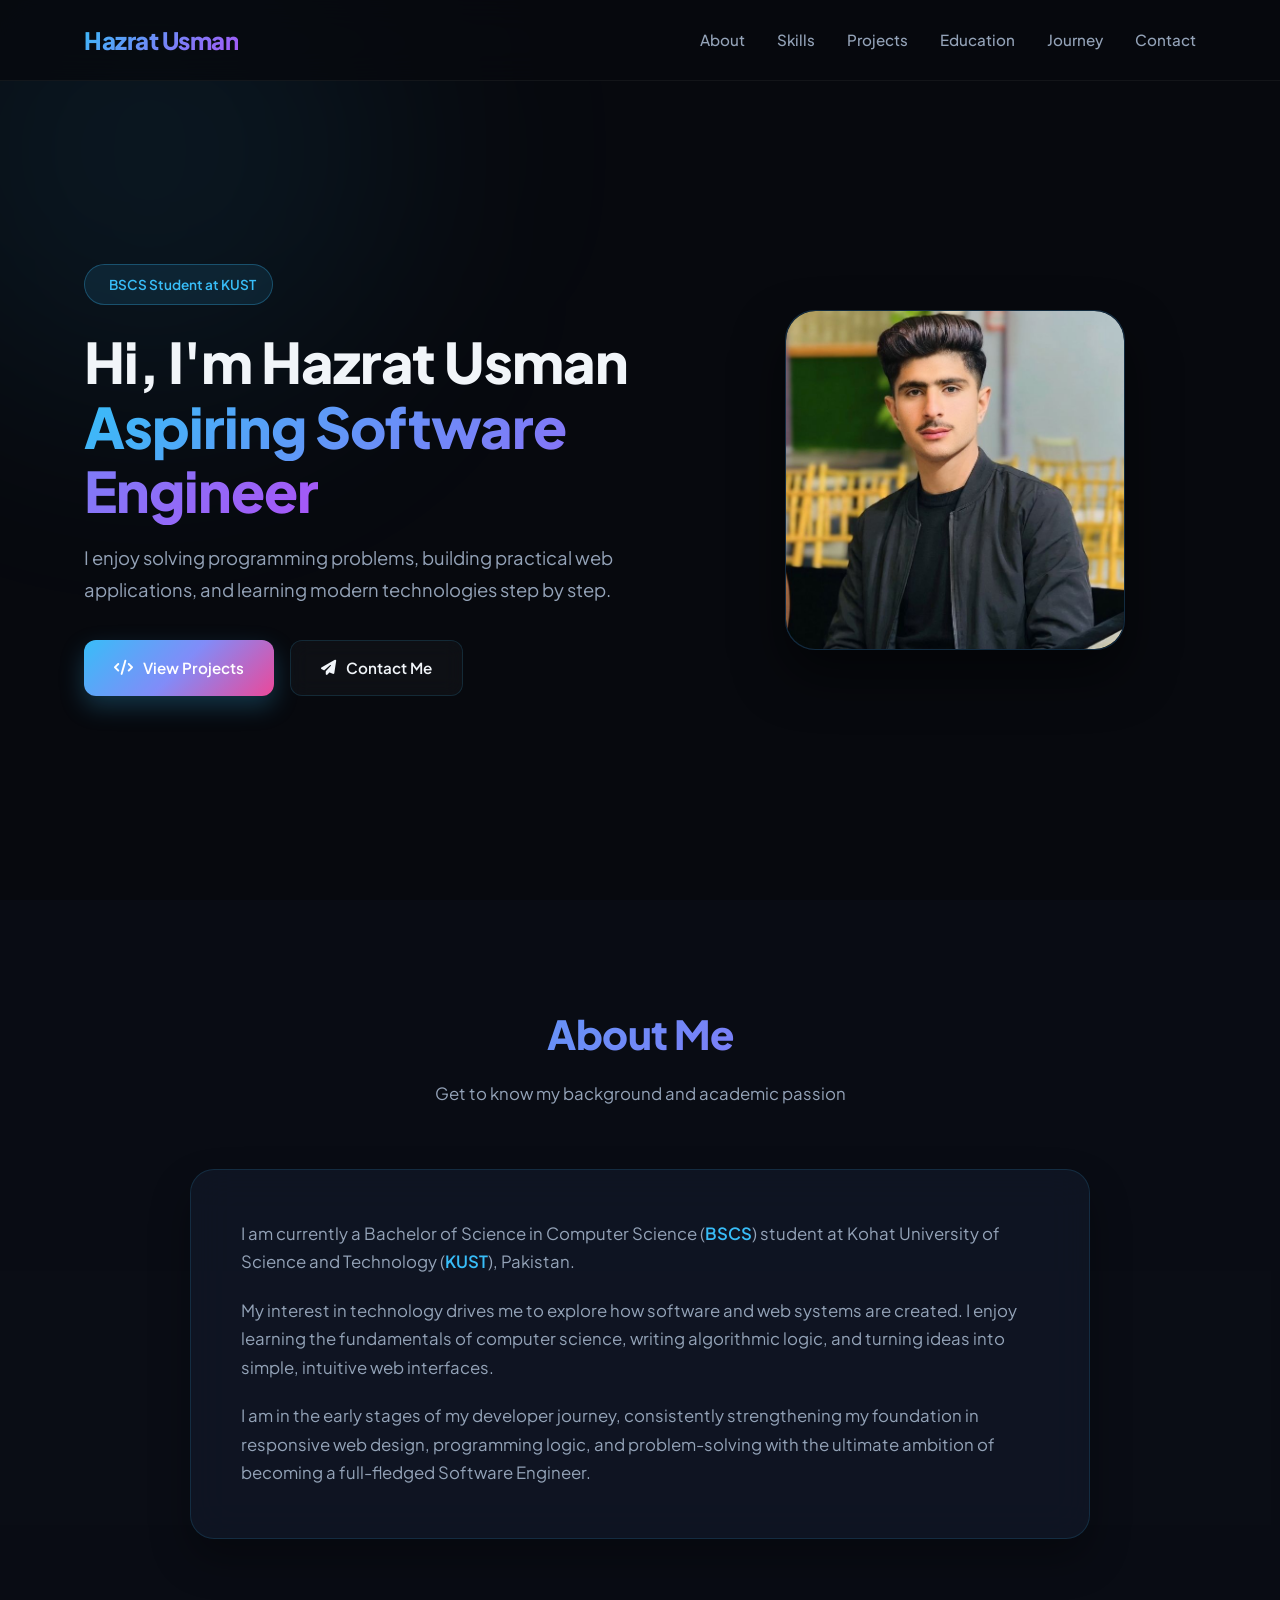
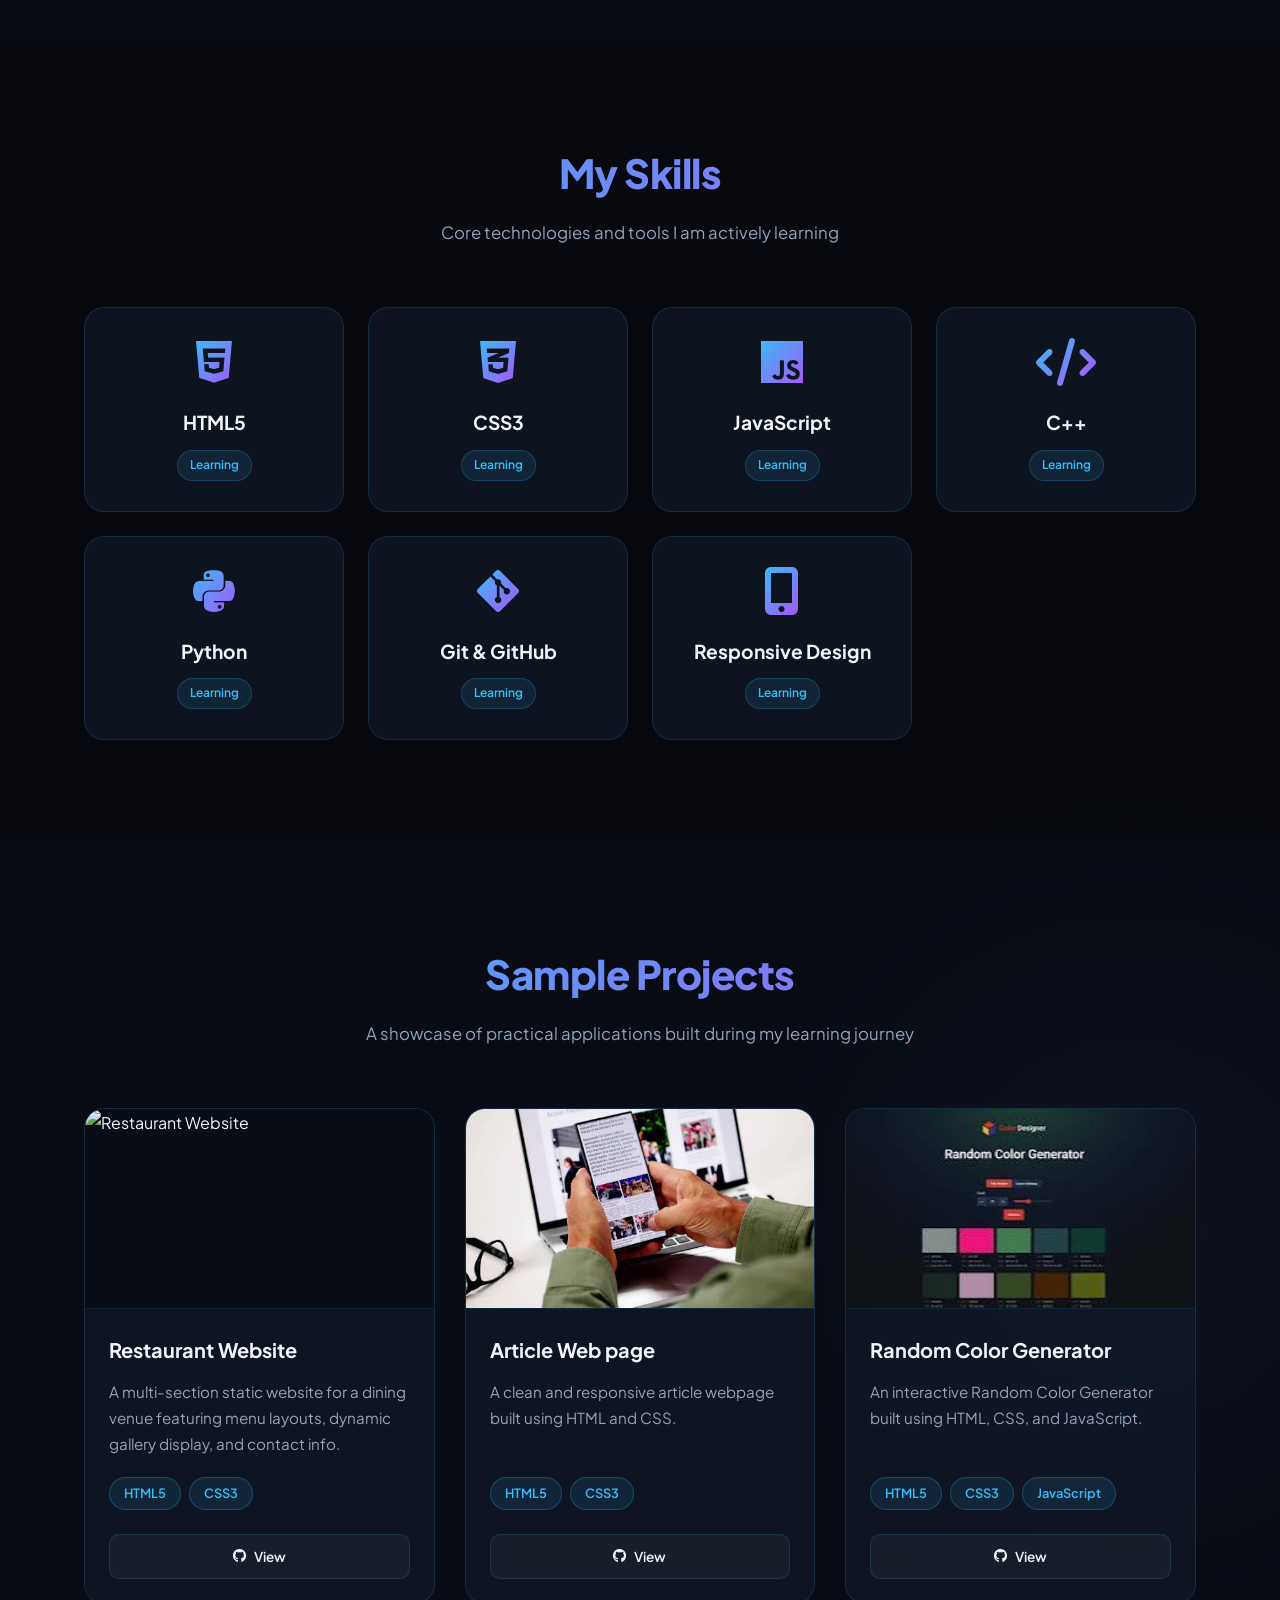
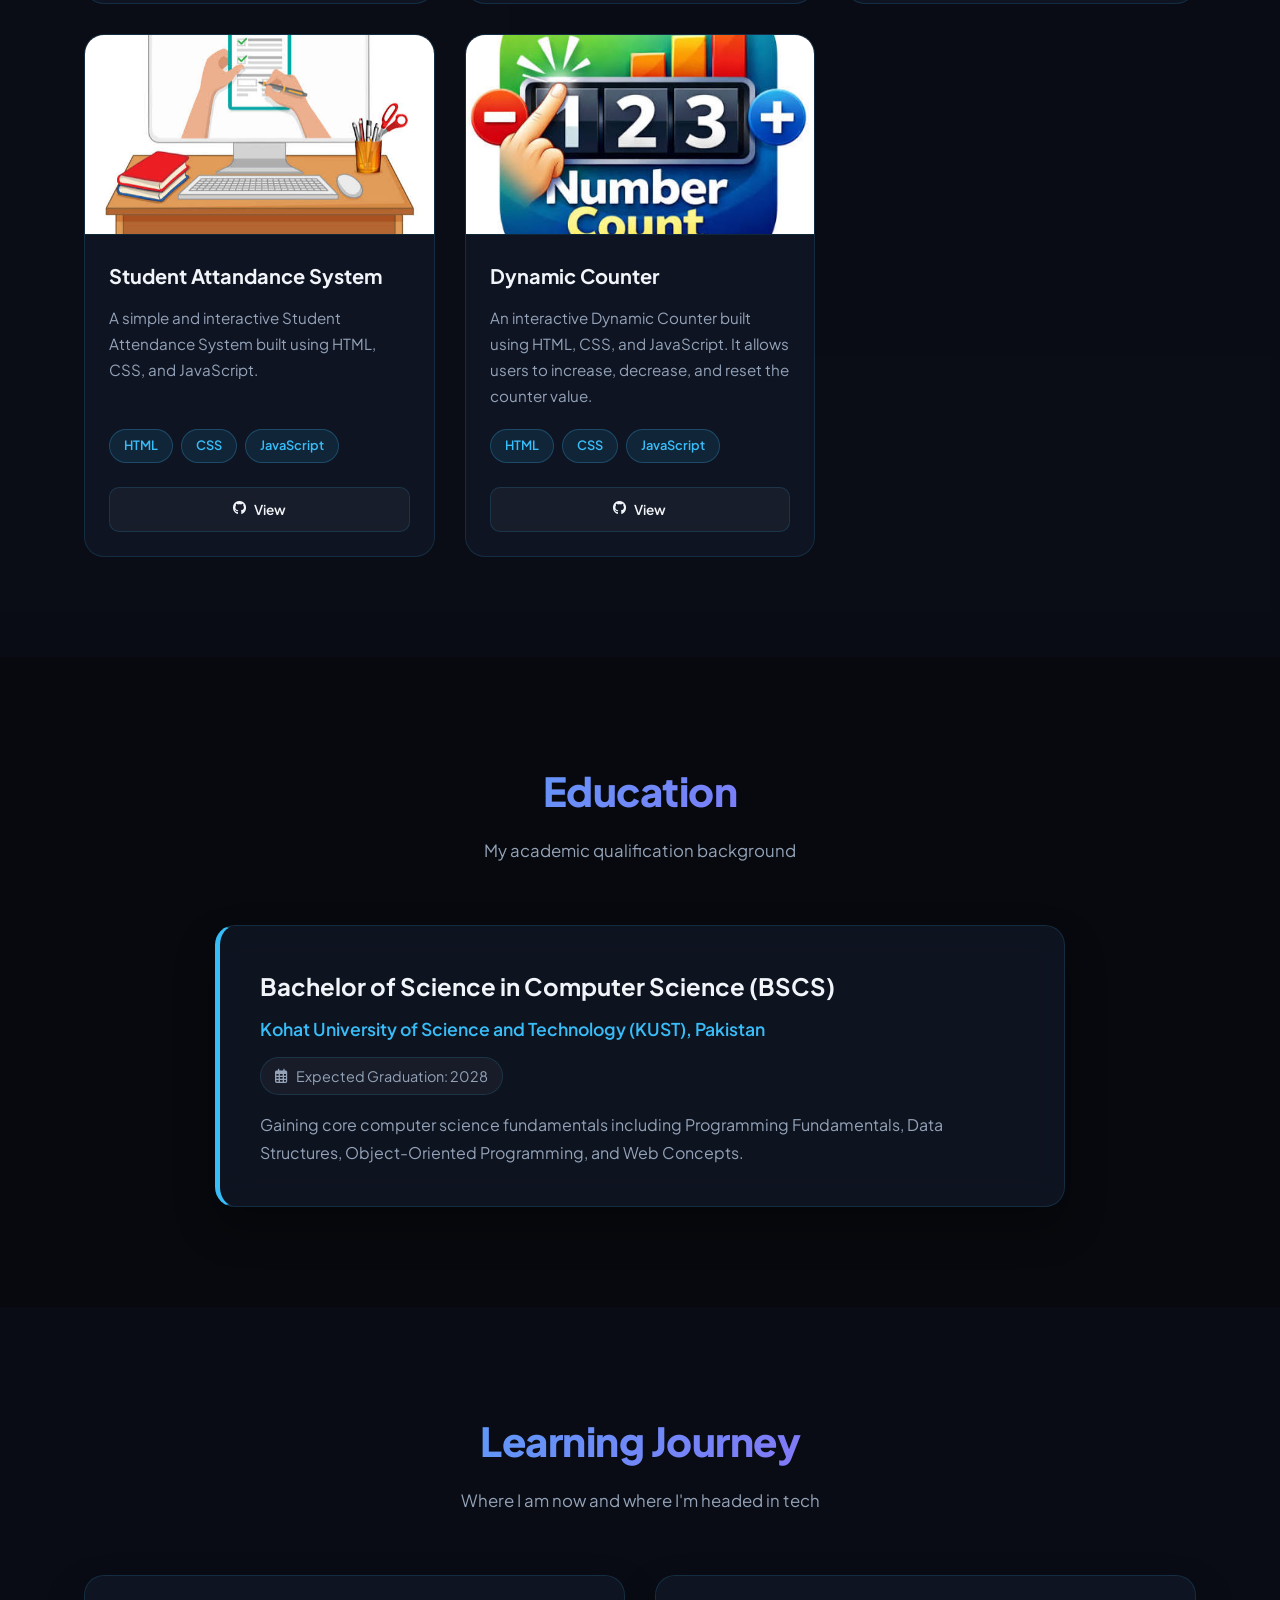
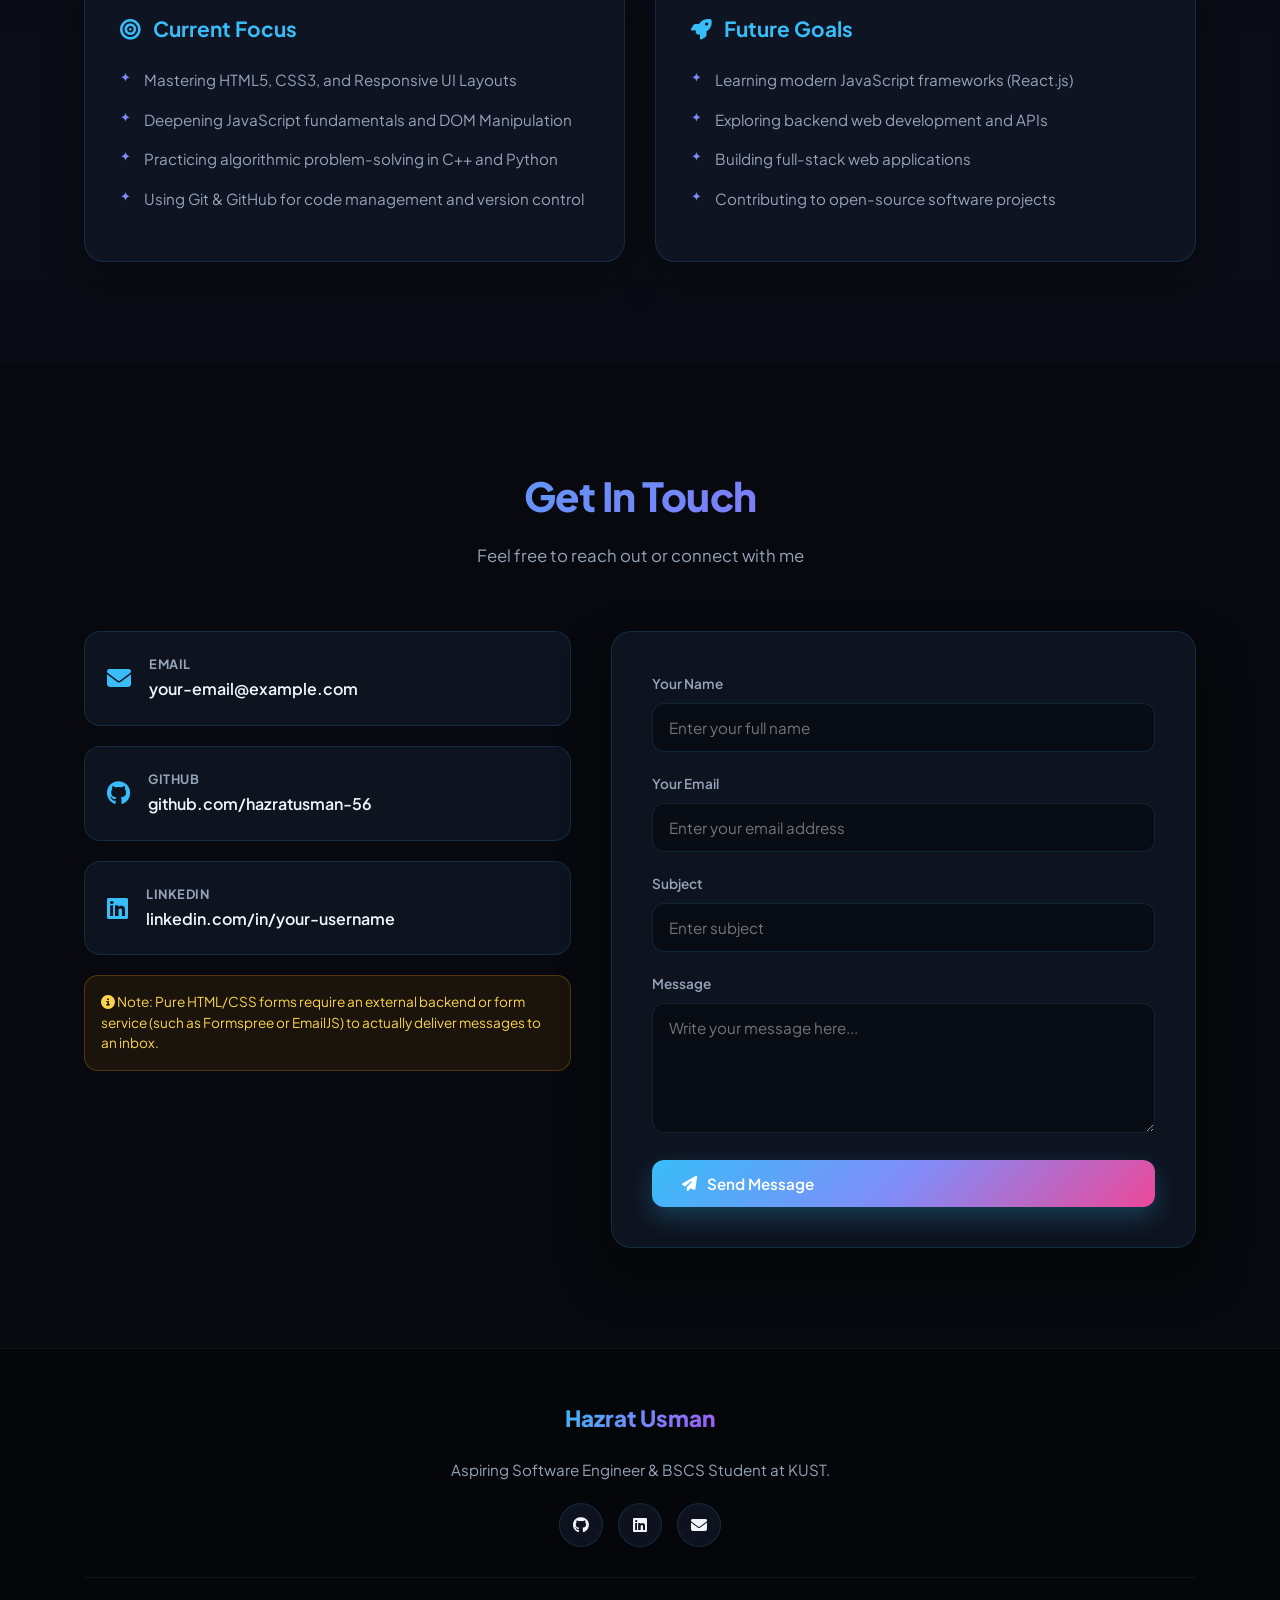
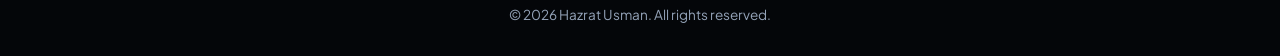
==== index.html @ d4b71fe2 "Add files via upload" ====
<!DOCTYPE html>
<html lang="en">

<head>
  <meta charset="UTF-8" />
  <meta name="viewport" content="width=device-width, initial-scale=1.0" />
  <title>Hazrat Usman | Aspiring Software Engineer & BSCS Student</title>
  <!-- Google Fonts -->
  <link rel="preconnect" href="https://fonts.googleapis.com">
  <link rel="preconnect" href="https://fonts.gstatic.com" crossorigin>
  <link href="https://fonts.googleapis.com/css2?family=Plus+Jakarta+Sans:wght@300;400;500;600;700;800&display=swap"
    rel="stylesheet">
  <!-- Font Awesome Icons -->
  <link rel="stylesheet" href="https://cdnjs.cloudflare.com/ajax/libs/font-awesome/6.4.0/css/all.min.css">
  <link rel="stylesheet" href="style.css">
</head>

<body>
  <!-- Header / Navbar -->
  <header id="header">
    <div class="container navbar">
      <a href="#hero" class="logo">Hazrat Usman</a>
      <div class="menu-toggle" id="mobile-menu-btn">
        <i class="fas fa-bars"></i>
      </div>
      <ul class="nav-links" id="nav-links">
        <li><a href="#about">About</a></li>
        <li><a href="#skills">Skills</a></li>
        <li><a href="#projects">Projects</a></li>
        <li><a href="#education">Education</a></li>
        <li><a href="#learning">Journey</a></li>
        <li><a href="#contact">Contact</a></li>
      </ul>
    </div>
  </header>

  <!-- 1. Hero Section -->
  <section id="hero">
    <div class="container hero-grid">
      <div class="hero-text">
        <div class="hero-badge">
          <i class="fas fa-sparkles"></i> BSCS Student at KUST
        </div>
        <h1>Hi, I'm Hazrat Usman <br><span>Aspiring Software Engineer</span></h1>
        <p>I enjoy solving programming problems, building practical web applications, and learning modern technologies
          step by step.</p>
        <div class="hero-buttons">
          <a href="#projects" class="btn btn-primary">
            <i class="fas fa-code"></i> View Projects
          </a>
          <a href="#contact" class="btn btn-outline">
            <i class="fas fa-paper-plane"></i> Contact Me
          </a>
        </div>
      </div>
      <div class="hero-visual">
        <div class="profile-img-wrapper">
          <img src="My-pic/image3.jpeg" alt="Hazrat Usman Profile Picture" class="profile-pic">
        </div>
      </div>
    </div>
  </section>

  <!-- 2. About Me Section -->
  <section id="about" class="section">
    <div class="container">
      <h2 class="section-title">About Me</h2>
      <p class="section-subtitle">Get to know my background and academic passion</p>

      <div class="about-wrapper">
        <p>I am currently a Bachelor of Science in Computer Science (<span class="highlight-text">BSCS</span>) student
          at Kohat University of Science and Technology (<span class="highlight-text">KUST</span>), Pakistan.</p>
        <p>My interest in technology drives me to explore how software and web systems are created. I enjoy learning the
          fundamentals of computer science, writing algorithmic logic, and turning ideas into simple, intuitive web
          interfaces.</p>
        <p>I am in the early stages of my developer journey, consistently strengthening my foundation in responsive web
          design, programming logic, and problem-solving with the ultimate ambition of becoming a full-fledged Software
          Engineer.</p>
      </div>
    </div>
  </section>

  <!-- 3. Skills Section -->
  <section id="skills" class="section">
    <div class="container">
      <h2 class="section-title">My Skills</h2>
      <p class="section-subtitle">Core technologies and tools I am actively learning</p>

      <div class="skills-grid">
        <div class="skill-card">
          <i class="fab fa-html5"></i>
          <h4>HTML5</h4>
          <span class="skill-badge">Learning</span>
        </div>
        <div class="skill-card">
          <i class="fab fa-css3-alt"></i>
          <h4>CSS3</h4>
          <span class="skill-badge">Learning</span>
        </div>
        <div class="skill-card">
          <i class="fab fa-js"></i>
          <h4>JavaScript</h4>
          <span class="skill-badge">Learning</span>
        </div>
        <div class="skill-card">
          <i class="fas fa-code"></i>
          <h4>C++</h4>
          <span class="skill-badge">Learning</span>
        </div>
        <div class="skill-card">
          <i class="fab fa-python"></i>
          <h4>Python</h4>
          <span class="skill-badge">Learning</span>
        </div>
        <div class="skill-card">
          <i class="fab fa-git-alt"></i>
          <h4>Git & GitHub</h4>
          <span class="skill-badge">Learning</span>
        </div>
        <div class="skill-card">
          <i class="fas fa-mobile-screen-button"></i>
          <h4>Responsive Design</h4>
          <span class="skill-badge">Learning</span>
        </div>
      </div>
    </div>
  </section>

  <!-- 4. Projects Section -->
  <section id="projects" class="section">
    <div class="container">
      <h2 class="section-title">Sample Projects</h2>
      <p class="section-subtitle">A showcase of practical applications built during my learning journey</p>

      <div class="projects-grid">

        <!-- Project 1 -->
        <div class="project-card">
          <div class="project-img-container">
            <img src="https://images.unsplash.com/photo-1517248135467-4c7edcad34c4?auto=format&fit=crop&w=600&q=80"
              alt="Restaurant Website">
          </div>
          <div class="project-content">
            <h3 class="project-title">Restaurant Website</h3>
            <p class="project-desc">A multi-section static website for a dining venue featuring menu layouts, dynamic
              gallery display, and contact info.</p>
            <div class="project-tags">
              <span class="tag">HTML5</span>
              <span class="tag">CSS3</span>
            </div>
            <a href="portfolio project/resturant system/index.html" target="_blank" class="btn-github">
              <i class="fab fa-github"></i> View
            </a>
          </div>
        </div>

        <!-- Project 2 -->
        <div class="project-card">
          <div class="project-img-container">
            <img src="My-pic/article.jpg" alt="Responsive Landing Page">
          </div>
          <div class="project-content">
            <h3 class="project-title">Article Web page</h3>
            <p class="project-desc">A clean and responsive article webpage built using HTML and CSS.</p>
            <div class="project-tags">
              <span class="tag">HTML5</span>
              <span class="tag">CSS3</span>
            </div>
            <a href="portfolio project/Article web pge/index.html" target="_blank" class="btn-github">
              <i class="fab fa-github"></i> View
            </a>
          </div>
        </div>

        <!-- Project 3 -->
        <div class="project-card">
          <div class="project-img-container">
            <img src="My-pic/color.jpg" alt="JavaScript Age Calculator">
          </div>
          <div class="project-content">
            <h3 class="project-title">Random Color Generator</h3>
            <p class="project-desc"> An interactive Random Color Generator built using HTML, CSS,
              and JavaScript.</p>
            <div class="project-tags">
              <span class="tag">HTML5</span>
              <span class="tag">CSS3</span>
              <span class="tag">JavaScript</span>
            </div>
            <a href="portfolio project/color generator/index.html" target="_blank" class="btn-github">
              <i class="fab fa-github"></i> View
            </a>
          </div>
        </div>

        <!-- Project 4 -->
        <div class="project-card">
          <div class="project-img-container">
            <img src="My-pic/attandance.jpg" alt="Student Management System">
          </div>
          <div class="project-content">
            <h3 class="project-title">Student Attandance System</h3>
            <p class="project-desc">A simple and interactive Student Attendance System built using
              HTML, CSS, and JavaScript.</p>
            <div class="project-tags">
              <span class="tag">HTML</span>
              <span class="tag">CSS</span>
              <span class="tag">JavaScript</span>
            </div>
            <a href="portfolio project/simple attendance system/index.html" target="_blank" class="btn-github">
              <i class="fab fa-github"></i> View
            </a>
          </div>
        </div>
        <div class="project-card">
          <div class="project-img-container">
            <img src="My-pic/counter.jpg" alt="Student Management System">
          </div>
          <div class="project-content">
            <h3 class="project-title">Dynamic Counter</h3>
            <p class="project-desc">An interactive Dynamic Counter built using HTML, CSS, and JavaScript.
              It allows users to increase, decrease, and reset the counter value.</p>
            <div class="project-tags">
              <span class="tag">HTML</span>
              <span class="tag">CSS</span>
              <span class="tag">JavaScript</span>
            </div>
            <a href="portfolio project/dynamic counter/index.html" target="_blank" class="btn-github">
              <i class="fab fa-github"></i> View
            </a>
          </div>
        </div>


      </div>
    </div>
  </section>

  <!-- 5. Education Section -->
  <section id="education" class="section">
    <div class="container">
      <h2 class="section-title">Education</h2>
      <p class="section-subtitle">My academic qualification background</p>

      <div class="edu-card">
        <h3>Bachelor of Science in Computer Science (BSCS)</h3>
        <h4>Kohat University of Science and Technology (KUST), Pakistan</h4>
        <span class="edu-year"><i class="far fa-calendar-alt"></i> Expected Graduation: 2028</span>
        <p>Gaining core computer science fundamentals including Programming Fundamentals, Data Structures,
          Object-Oriented Programming, and Web Concepts.</p>
      </div>
    </div>
  </section>

  <!-- 6. Learning Journey Section -->
  <section id="learning" class="section">
    <div class="container">
      <h2 class="section-title">Learning Journey</h2>
      <p class="section-subtitle">Where I am now and where I'm headed in tech</p>

      <div class="journey-grid">
        <div class="journey-card">
          <h3><i class="fas fa-bullseye"></i> Current Focus</h3>
          <ul>
            <li>Mastering HTML5, CSS3, and Responsive UI Layouts</li>
            <li>Deepening JavaScript fundamentals and DOM Manipulation</li>
            <li>Practicing algorithmic problem-solving in C++ and Python</li>
            <li>Using Git & GitHub for code management and version control</li>
          </ul>
        </div>

        <div class="journey-card">
          <h3><i class="fas fa-rocket"></i> Future Goals</h3>
          <ul>
            <li>Learning modern JavaScript frameworks (React.js)</li>
            <li>Exploring backend web development and APIs</li>
            <li>Building full-stack web applications</li>
            <li>Contributing to open-source software projects</li>
          </ul>
        </div>
      </div>
    </div>
  </section>

  <!-- 7. Contact Section -->
  <section id="contact" class="section">
    <div class="container">
      <h2 class="section-title">Get In Touch</h2>
      <p class="section-subtitle">Feel free to reach out or connect with me</p>

      <div class="contact-container">

        <div class="contact-info">
          <div class="contact-item">
            <i class="fas fa-envelope"></i>
            <div>
              <h5>Email</h5>
              <p>your-email@example.com</p>
            </div>
          </div>

          <div class="contact-item">
            <i class="fab fa-github"></i>
            <div>
              <h5>GitHub</h5>
              <p><a href="https://github.com/hazratusman-10" target="_blank">github.com/hazratusman-56</a></p>
            </div>
          </div>

          <div class="contact-item">
            <i class="fab fa-linkedin"></i>
            <div>
              <h5>LinkedIn</h5>
              <p><a href="https://www.linkedin.com/in/hazrat-usman-7a0468403/" target="_blank">linkedin.com/in/your-username</a></p>
            </div>
          </div>

          <div class="contact-notice">
            <i class="fas fa-info-circle"></i> Note: Pure HTML/CSS forms require an external backend or form service
            (such as Formspree or EmailJS) to actually deliver messages to an inbox.
          </div>
        </div>

        <form class="contact-form" id="contactForm">
          <div class="form-group">
            <label for="name">Your Name</label>
            <input type="text" id="name" placeholder="Enter your full name" required>
          </div>
          <div class="form-group">
            <label for="email">Your Email</label>
            <input type="email" id="email" placeholder="Enter your email address" required>
          </div>
          <div class="form-group">
            <label for="subject">Subject</label>
            <input type="text" id="subject" placeholder="Enter subject" required>
          </div>
          <div class="form-group">
            <label for="message">Message</label>
            <textarea id="message" placeholder="Write your message here..." required></textarea>
          </div>
          <button type="submit" class="btn btn-primary" style="width: 100%;">
            <i class="fas fa-paper-plane"></i> Send Message
          </button>
        </form>

      </div>
    </div>
  </section>

  <!-- Toast Notification Popup -->
  <div id="toast">
    <i class="fas fa-check-circle"></i>
    <span>Message sent successfully! (Backend connection required for real delivery)</span>
  </div>

  <!-- Back to Top Button -->
  <div id="backToTop" title="Back to Top">
    <i class="fas fa-arrow-up"></i>
  </div>

  <!-- 8. Footer -->
  <footer>
    <div class="container">
      <div class="footer-content">
        <div class="footer-logo">Hazrat Usman</div>
        <p class="footer-tagline">Aspiring Software Engineer & BSCS Student at KUST.</p>
        <div class="footer-socials">
          <a href="https://github.com/hazratusman-10" target="_blank" title="GitHub"><i class="fab fa-github"></i></a>
          <a href="https://www.linkedin.com/in/hazrat-usman-7a0468403/" target="_blank" title="LinkedIn"><i
              class="fab fa-linkedin"></i></a>
          <a href="mailto:hazratusman.dev@gmail.com" title="Email"><i class="fas fa-envelope"></i></a>
        </div>
      </div>
      <div class="copyright">
        &copy; 2026 Hazrat Usman. All rights reserved.
      </div>
    </div>
  </footer>
</body>

</html>
---- style.css ----
:root {
      --bg-primary: #07090e;
      --bg-secondary: #0e131f;
      --card-bg: rgba(18, 25, 41, 0.7);
      --card-border: rgba(56, 189, 248, 0.15);
      --card-border-hover: rgba(56, 189, 248, 0.5);
      
      --accent-cyan: #38bdf8;
      --accent-purple: #818cf8;
      --accent-pink: #ec4899;
      
      --text-main: #f1f5f9;
      --text-muted: #94a3b8;
      
      --gradient-main: linear-gradient(135deg, #38bdf8 0%, #818cf8 50%, #ec4899 100%);
      --gradient-text: linear-gradient(135deg, #38bdf8 0%, #a855f7 100%);
      
      --transition: all 0.35s cubic-bezier(0.4, 0, 0.2, 1);
      --container-width: 1160px;
    }

    * {
      margin: 0;
      padding: 0;
      box-sizing: border-box;
      font-family: 'Plus Jakarta Sans', sans-serif;
    }

    html {
      scroll-behavior: smooth;
    }

    body {
      background-color: var(--bg-primary);
      color: var(--text-main);
      line-height: 1.7;
      overflow-x: hidden;
      position: relative;
    }

    /* Ambient background glowing blobs */
    body::before {
      content: '';
      position: absolute;
      top: -100px;
      left: -100px;
      width: 500px;
      height: 500px;
      background: rgba(56, 189, 248, 0.08);
      filter: blur(120px);
      border-radius: 50%;
      z-index: -1;
    }

    body::after {
      content: '';
      position: absolute;
      top: 40%;
      right: -100px;
      width: 500px;
      height: 500px;
      background: rgba(129, 140, 248, 0.08);
      filter: blur(120px);
      border-radius: 50%;
      z-index: -1;
    }

    a {
      text-decoration: none;
      color: inherit;
    }

    ul {
      list-style: none;
    }

    /* ==========================================================================
       Reusable Utilities
       ========================================================================== */
    .container {
      max-width: var(--container-width);
      margin: 0 auto;
      padding: 0 24px;
    }

    .section {
      padding: 100px 0;
    }

    .section-title {
      font-size: 2.5rem;
      font-weight: 800;
      text-align: center;
      margin-bottom: 12px;
      background: var(--gradient-text);
      -webkit-background-clip: text;
      -webkit-text-fill-color: transparent;
      letter-spacing: -0.5px;
    }

    .section-subtitle {
      text-align: center;
      color: var(--text-muted);
      margin-bottom: 60px;
      font-size: 1.05rem;
    }

    .btn {
      display: inline-flex;
      align-items: center;
      gap: 10px;
      padding: 14px 30px;
      border-radius: 12px;
      font-weight: 600;
      cursor: pointer;
      transition: var(--transition);
      border: none;
      font-size: 0.95rem;
    }

    .btn-primary {
      background: var(--gradient-main);
      color: #fff;
      box-shadow: 0 10px 25px rgba(56, 189, 248, 0.25);
    }

    .btn-primary:hover {
      transform: translateY(-3px);
      box-shadow: 0 15px 30px rgba(56, 189, 248, 0.4);
    }

    .btn-outline {
      background: rgba(255, 255, 255, 0.03);
      border: 1px solid var(--card-border);
      color: var(--text-main);
      backdrop-filter: blur(10px);
    }

    .btn-outline:hover {
      background: rgba(56, 189, 248, 0.1);
      border-color: var(--accent-cyan);
      transform: translateY(-3px);
    }

    .tag {
      display: inline-block;
      padding: 5px 14px;
      background: rgba(56, 189, 248, 0.1);
      color: var(--accent-cyan);
      border-radius: 30px;
      font-size: 0.8rem;
      font-weight: 600;
      border: 1px solid rgba(56, 189, 248, 0.25);
    }

    /* ==========================================================================
       Header / Navbar
       ========================================================================== */
    header {
      position: fixed;
      top: 0;
      left: 0;
      width: 100%;
      background: rgba(7, 9, 14, 0.8);
      backdrop-filter: blur(16px);
      z-index: 1000;
      border-bottom: 1px solid rgba(255, 255, 255, 0.05);
      transition: var(--transition);
    }

    .navbar {
      display: flex;
      justify-content: space-between;
      align-items: center;
      height: 80px;
    }

    .logo {
      font-size: 1.5rem;
      font-weight: 800;
      letter-spacing: -0.5px;
      background: var(--gradient-text);
      -webkit-background-clip: text;
      -webkit-text-fill-color: transparent;
    }

    .nav-links {
      display: flex;
      gap: 32px;
      align-items: center;
    }

    .nav-links a {
      color: var(--text-muted);
      font-weight: 500;
      font-size: 0.95rem;
      transition: var(--transition);
    }

    .nav-links a:hover,
    .nav-links a.active {
      color: var(--accent-cyan);
    }

    .menu-toggle {
      display: none;
      font-size: 1.6rem;
      color: var(--text-main);
      cursor: pointer;
    }

    /* ==========================================================================
       1. Hero Section
       ========================================================================== */
    #hero {
      padding-top: 180px;
      padding-bottom: 120px;
      min-height: 100vh;
      display: flex;
      align-items: center;
    }

    .hero-grid {
      display: grid;
      grid-template-columns: 1.2fr 1fr;
      gap: 50px;
      align-items: center;
    }

    .hero-badge {
      display: inline-flex;
      align-items: center;
      gap: 8px;
      padding: 8px 16px;
      background: rgba(56, 189, 248, 0.1);
      border: 1px solid rgba(56, 189, 248, 0.3);
      border-radius: 30px;
      color: var(--accent-cyan);
      font-size: 0.85rem;
      font-weight: 600;
      margin-bottom: 24px;
    }

    .hero-text h1 {
      font-size: 3.5rem;
      line-height: 1.15;
      font-weight: 800;
      margin-bottom: 20px;
      letter-spacing: -1px;
    }

    .hero-text h1 span {
      background: var(--gradient-text);
      -webkit-background-clip: text;
      -webkit-text-fill-color: transparent;
    }

    .hero-text p {
      color: var(--text-muted);
      font-size: 1.15rem;
      margin-bottom: 35px;
      max-width: 560px;
    }

    .hero-buttons {
      display: flex;
      gap: 16px;
    }

    .hero-visual {
      display: flex;
      justify-content: center;
      position: relative;
    }

    .profile-img-wrapper {
      position: relative;
      width: 340px;
      height: 340px;
      border-radius: 30px;
      background: var(--card-bg);
      border: 1px solid var(--card-border);
      backdrop-filter: blur(20px);
      display: flex;
      align-items: center;
      justify-content: center;
      box-shadow: 0 25px 50px rgba(0, 0, 0, 0.5), inset 0 0 20px rgba(56, 189, 248, 0.1);
      animation: floatAnimation 6s ease-in-out infinite;
      overflow: hidden;
    }

    @keyframes floatAnimation {
      0%, 100% { transform: translateY(0); }
      50% { transform: translateY(-12px); }
    }

    .profile-pic {
      width: 100%;
      height: 100%;
      object-fit: cover;
      border-radius: 30px;
    }

    /* ==========================================================================
       2. About Me Section
       ========================================================================== */
    #about {
      background: rgba(14, 19, 31, 0.4);
      position: relative;
    }

    .about-wrapper {
      background: var(--card-bg);
      border: 1px solid var(--card-border);
      border-radius: 24px;
      padding: 50px;
      backdrop-filter: blur(20px);
      max-width: 900px;
      margin: 0 auto;
      box-shadow: 0 20px 40px rgba(0, 0, 0, 0.3);
    }

    .about-wrapper p {
      color: var(--text-muted);
      font-size: 1.05rem;
      margin-bottom: 20px;
    }

    .about-wrapper p:last-child {
      margin-bottom: 0;
    }

    .highlight-text {
      color: var(--accent-cyan);
      font-weight: 600;
    }

    /* ==========================================================================
       3. Skills Section
       ========================================================================== */
    .skills-grid {
      display: grid;
      grid-template-columns: repeat(auto-fit, minmax(240px, 1fr));
      gap: 24px;
    }

    .skill-card {
      background: var(--card-bg);
      border: 1px solid var(--card-border);
      border-radius: 20px;
      padding: 30px;
      text-align: center;
      transition: var(--transition);
      backdrop-filter: blur(16px);
      position: relative;
      overflow: hidden;
    }

    .skill-card::before {
      content: '';
      position: absolute;
      top: 0;
      left: 0;
      width: 100%;
      height: 3px;
      background: var(--gradient-main);
      opacity: 0;
      transition: var(--transition);
    }

    .skill-card:hover {
      transform: translateY(-8px);
      border-color: var(--card-border-hover);
      box-shadow: 0 20px 30px rgba(56, 189, 248, 0.1);
    }

    .skill-card:hover::before {
      opacity: 1;
    }

    .skill-card i {
      font-size: 3rem;
      background: var(--gradient-text);
      -webkit-background-clip: text;
      -webkit-text-fill-color: transparent;
      margin-bottom: 20px;
    }

    .skill-card h4 {
      font-size: 1.2rem;
      font-weight: 700;
      margin-bottom: 10px;
    }

    .skill-badge {
      display: inline-block;
      font-size: 0.75rem;
      color: var(--accent-cyan);
      background: rgba(56, 189, 248, 0.1);
      padding: 4px 12px;
      border-radius: 20px;
      font-weight: 600;
      border: 1px solid rgba(56, 189, 248, 0.2);
    }

    /* ==========================================================================
       4. Projects Section
       ========================================================================== */
    #projects {
      background: rgba(14, 19, 31, 0.4);
    }

    .projects-grid {
      display: grid;
      grid-template-columns: repeat(auto-fit, minmax(340px, 1fr));
      gap: 30px;
    }

    .project-card {
      background: var(--card-bg);
      border: 1px solid var(--card-border);
      border-radius: 20px;
      overflow: hidden;
      display: flex;
      flex-direction: column;
      transition: var(--transition);
      backdrop-filter: blur(16px);
    }

    .project-card:hover {
      transform: translateY(-8px);
      border-color: var(--card-border-hover);
      box-shadow: 0 25px 40px rgba(0, 0, 0, 0.4);
    }

    .project-img-container {
      width: 100%;
      height: 200px;
      background: #090d16;
      position: relative;
      overflow: hidden;
      border-bottom: 1px solid var(--card-border);
    }

    .project-img-container img {
      width: 100%;
      height: 100%;
      object-fit: cover;
      transition: var(--transition);
    }

    .project-card:hover .project-img-container img {
      transform: scale(1.05);
    }

    .project-content {
      padding: 24px;
      display: flex;
      flex-direction: column;
      flex-grow: 1;
    }

    .project-title {
      font-size: 1.25rem;
      font-weight: 700;
      margin-bottom: 12px;
    }

    .project-desc {
      color: var(--text-muted);
      font-size: 0.95rem;
      margin-bottom: 20px;
      flex-grow: 1;
    }

    .project-tags {
      display: flex;
      flex-wrap: wrap;
      gap: 8px;
      margin-bottom: 24px;
    }

    .btn-github {
      display: inline-flex;
      align-items: center;
      justify-content: center;
      gap: 8px;
      background: rgba(255, 255, 255, 0.04);
      color: var(--text-main);
      border: 1px solid var(--card-border);
      padding: 10px 18px;
      border-radius: 10px;
      font-size: 0.85rem;
      font-weight: 600;
      transition: var(--transition);
    }

    .btn-github:hover {
      background: var(--accent-cyan);
      border-color: var(--accent-cyan);
      color: #07090e;
    }

    /* ==========================================================================
       5. Education Section
       ========================================================================== */
    .edu-card {
      background: var(--card-bg);
      border: 1px solid var(--card-border);
      border-left: 5px solid var(--accent-cyan);
      border-radius: 20px;
      padding: 40px;
      max-width: 850px;
      margin: 0 auto;
      backdrop-filter: blur(16px);
      box-shadow: 0 20px 40px rgba(0, 0, 0, 0.3);
    }

    .edu-card h3 {
      font-size: 1.5rem;
      font-weight: 700;
      margin-bottom: 8px;
    }

    .edu-card h4 {
      color: var(--accent-cyan);
      font-weight: 600;
      font-size: 1.1rem;
      margin-bottom: 12px;
    }

    .edu-year {
      display: inline-flex;
      align-items: center;
      gap: 8px;
      font-size: 0.9rem;
      color: var(--text-muted);
      background: rgba(255, 255, 255, 0.04);
      padding: 6px 14px;
      border-radius: 20px;
      margin-bottom: 16px;
      border: 1px solid var(--card-border);
    }

    .edu-card p {
      color: var(--text-muted);
      font-size: 1rem;
    }

    /* ==========================================================================
       6. Learning Journey Section
       ========================================================================== */
    #learning {
      background: rgba(14, 19, 31, 0.4);
    }

    .journey-grid {
      display: grid;
      grid-template-columns: repeat(auto-fit, minmax(320px, 1fr));
      gap: 30px;
    }

    .journey-card {
      background: var(--card-bg);
      border: 1px solid var(--card-border);
      border-radius: 20px;
      padding: 35px;
      backdrop-filter: blur(16px);
      box-shadow: 0 20px 40px rgba(0, 0, 0, 0.3);
    }

    .journey-card h3 {
      font-size: 1.3rem;
      font-weight: 700;
      margin-bottom: 20px;
      display: flex;
      align-items: center;
      gap: 12px;
      color: var(--accent-cyan);
    }

    .journey-card ul li {
      color: var(--text-muted);
      margin-bottom: 14px;
      position: relative;
      padding-left: 24px;
      font-size: 0.95rem;
    }

    .journey-card ul li::before {
      content: "✦";
      position: absolute;
      left: 0;
      color: var(--accent-purple);
      font-size: 0.8rem;
    }

    /* ==========================================================================
       7. Contact Section
       ========================================================================== */
    .contact-container {
      display: grid;
      grid-template-columns: 1fr 1.2fr;
      gap: 40px;
    }

    .contact-info {
      display: flex;
      flex-direction: column;
      gap: 20px;
    }

    .contact-item {
      display: flex;
      align-items: center;
      gap: 18px;
      background: var(--card-bg);
      padding: 22px;
      border-radius: 16px;
      border: 1px solid var(--card-border);
      backdrop-filter: blur(16px);
    }

    .contact-item i {
      font-size: 1.5rem;
      color: var(--accent-cyan);
    }

    .contact-item div h5 {
      font-size: 0.8rem;
      color: var(--text-muted);
      text-transform: uppercase;
      letter-spacing: 0.5px;
    }

    .contact-item div p,
    .contact-item div a {
      font-size: 1rem;
      font-weight: 600;
      color: var(--text-main);
    }

    .contact-notice {
      background: rgba(245, 158, 11, 0.08);
      border: 1px solid rgba(245, 158, 11, 0.25);
      color: #fcd34d;
      padding: 16px;
      border-radius: 14px;
      font-size: 0.85rem;
      line-height: 1.5;
    }

    .contact-form {
      background: var(--card-bg);
      padding: 40px;
      border-radius: 20px;
      border: 1px solid var(--card-border);
      backdrop-filter: blur(16px);
      box-shadow: 0 25px 50px rgba(0, 0, 0, 0.4);
    }

    .form-group {
      margin-bottom: 20px;
    }

    .form-group label {
      display: block;
      margin-bottom: 8px;
      font-size: 0.85rem;
      color: var(--text-muted);
      font-weight: 600;
    }

    .form-group input,
    .form-group textarea {
      width: 100%;
      padding: 14px 16px;
      background: rgba(7, 9, 14, 0.6);
      border: 1px solid var(--card-border);
      border-radius: 12px;
      color: var(--text-main);
      font-size: 0.95rem;
      outline: none;
      transition: var(--transition);
    }

    .form-group input:focus,
    .form-group textarea:focus {
      border-color: var(--accent-cyan);
      box-shadow: 0 0 15px rgba(56, 189, 248, 0.15);
    }

    .form-group textarea {
      resize: vertical;
      min-height: 130px;
    }

    /* Toast Notification */
    #toast {
      position: fixed;
      bottom: 30px;
      right: 30px;
      background: #0e131f;
      border: 1px solid var(--accent-cyan);
      color: var(--text-main);
      padding: 16px 24px;
      border-radius: 12px;
      box-shadow: 0 10px 30px rgba(0,0,0,0.5);
      z-index: 2000;
      display: flex;
      align-items: center;
      gap: 12px;
      transform: translateY(100px);
      opacity: 0;
      transition: var(--transition);
    }

    #toast.show {
      transform: translateY(0);
      opacity: 1;
    }

    #toast i {
      color: var(--accent-cyan);
      font-size: 1.2rem;
    }

    /* ==========================================================================
       8. Footer & Back-to-Top
       ========================================================================== */
    footer {
      background: #040609;
      border-top: 1px solid rgba(255, 255, 255, 0.05);
      padding: 50px 0 30px;
      text-align: center;
    }

    .footer-content {
      display: flex;
      flex-direction: column;
      align-items: center;
      gap: 20px;
      margin-bottom: 30px;
    }

    .footer-logo {
      font-size: 1.4rem;
      font-weight: 800;
      background: var(--gradient-text);
      -webkit-background-clip: text;
      -webkit-text-fill-color: transparent;
    }

    .footer-tagline {
      color: var(--text-muted);
      font-size: 0.95rem;
    }

    .footer-socials {
      display: flex;
      gap: 15px;
    }

    .footer-socials a {
      width: 44px;
      height: 44px;
      border-radius: 50%;
      background: var(--card-bg);
      display: flex;
      align-items: center;
      justify-content: center;
      border: 1px solid var(--card-border);
      transition: var(--transition);
      color: var(--text-main);
    }

    .footer-socials a:hover {
      background: var(--accent-cyan);
      border-color: var(--accent-cyan);
      color: #07090e;
      transform: translateY(-4px);
    }

    .copyright {
      color: var(--text-muted);
      font-size: 0.85rem;
      border-top: 1px solid rgba(255, 255, 255, 0.05);
      padding-top: 25px;
    }

    /* Back to Top Button */
    #backToTop {
      position: fixed;
      bottom: 30px;
      left: 30px;
      width: 45px;
      height: 45px;
      background: var(--card-bg);
      border: 1px solid var(--card-border);
      color: var(--accent-cyan);
      border-radius: 50%;
      display: flex;
      align-items: center;
      justify-content: center;
      cursor: pointer;
      z-index: 1000;
      opacity: 0;
      visibility: hidden;
      transition: var(--transition);
      backdrop-filter: blur(10px);
    }

    #backToTop.active {
      opacity: 1;
      visibility: visible;
    }

    #backToTop:hover {
      background: var(--accent-cyan);
      color: #07090e;
      transform: translateY(-3px);
    }

    /* ==========================================================================
       Responsive Media Queries
       ========================================================================== */
    @media (max-width: 900px) {
      .hero-grid,
      .contact-container {
        grid-template-columns: 1fr;
        gap: 50px;
      }

      .hero-text h1 {
        font-size: 2.8rem;
      }

      .hero-visual {
        margin-top: 20px;
      }
    }

    @media (max-width: 768px) {
      .menu-toggle {
        display: block;
      }

      .nav-links {
        position: fixed;
        top: 80px;
        left: -100%;
        width: 100%;
        height: calc(100vh - 80px);
        background: rgba(7, 9, 14, 0.95);
        backdrop-filter: blur(20px);
        flex-direction: column;
        align-items: center;
        justify-content: center;
        gap: 30px;
        transition: var(--transition);
        border-right: 1px solid var(--card-border);
      }

      .nav-links.active {
        left: 0;
      }

      .section-title {
        font-size: 2rem;
      }

      .about-wrapper,
      .edu-card,
      .contact-form {
        padding: 30px 20px;
      }
    }
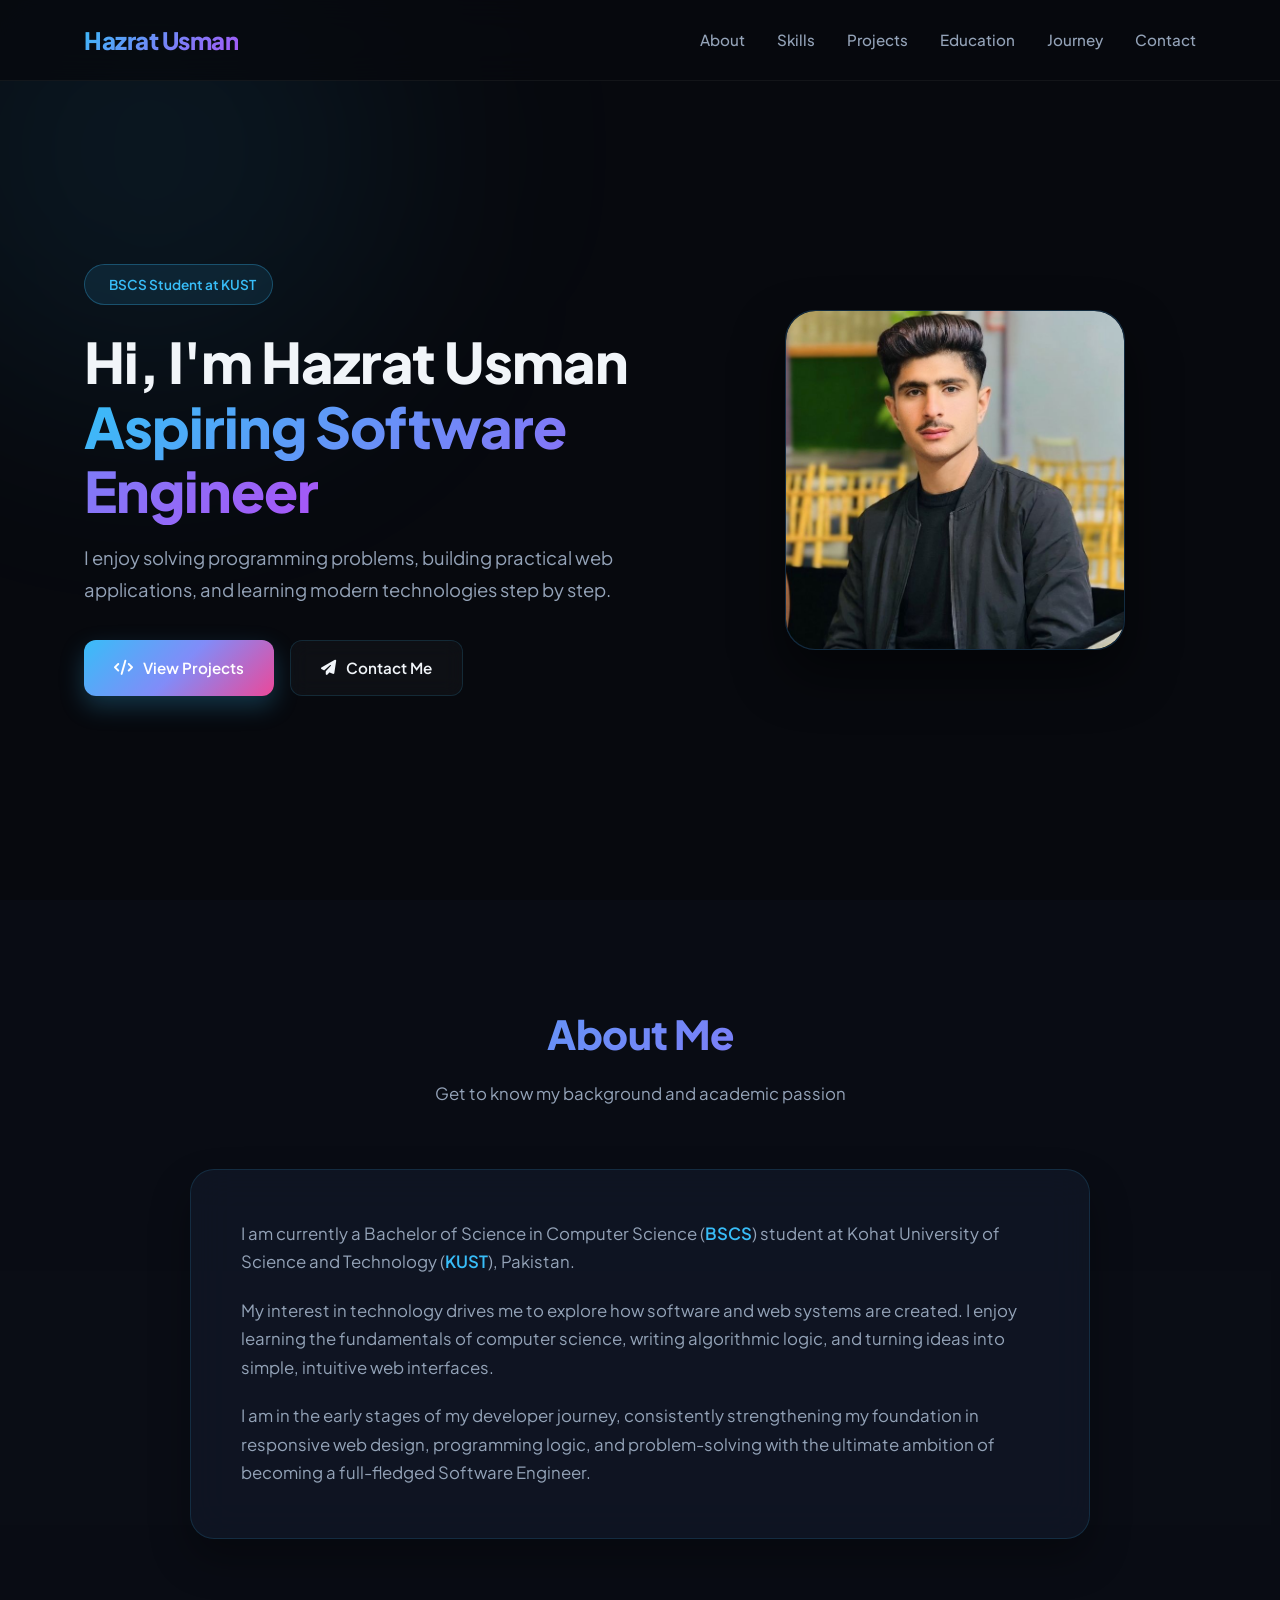
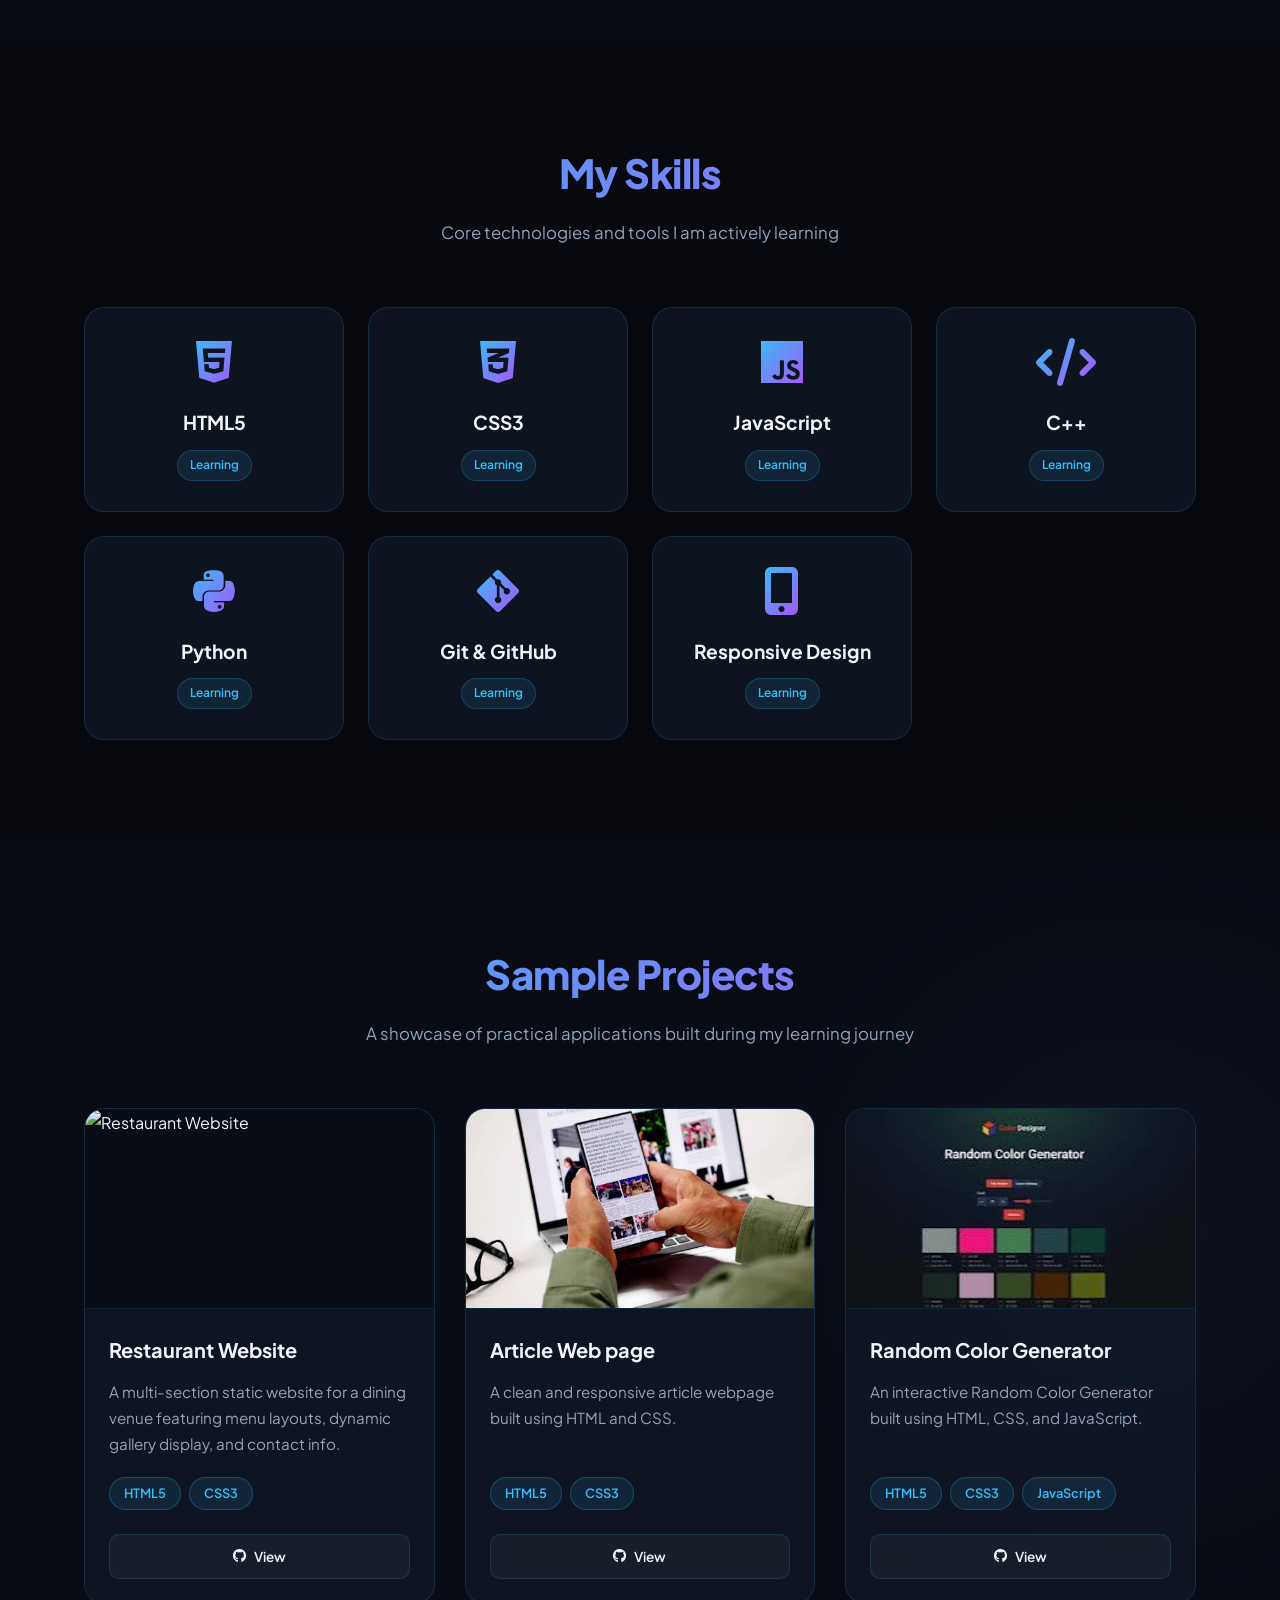
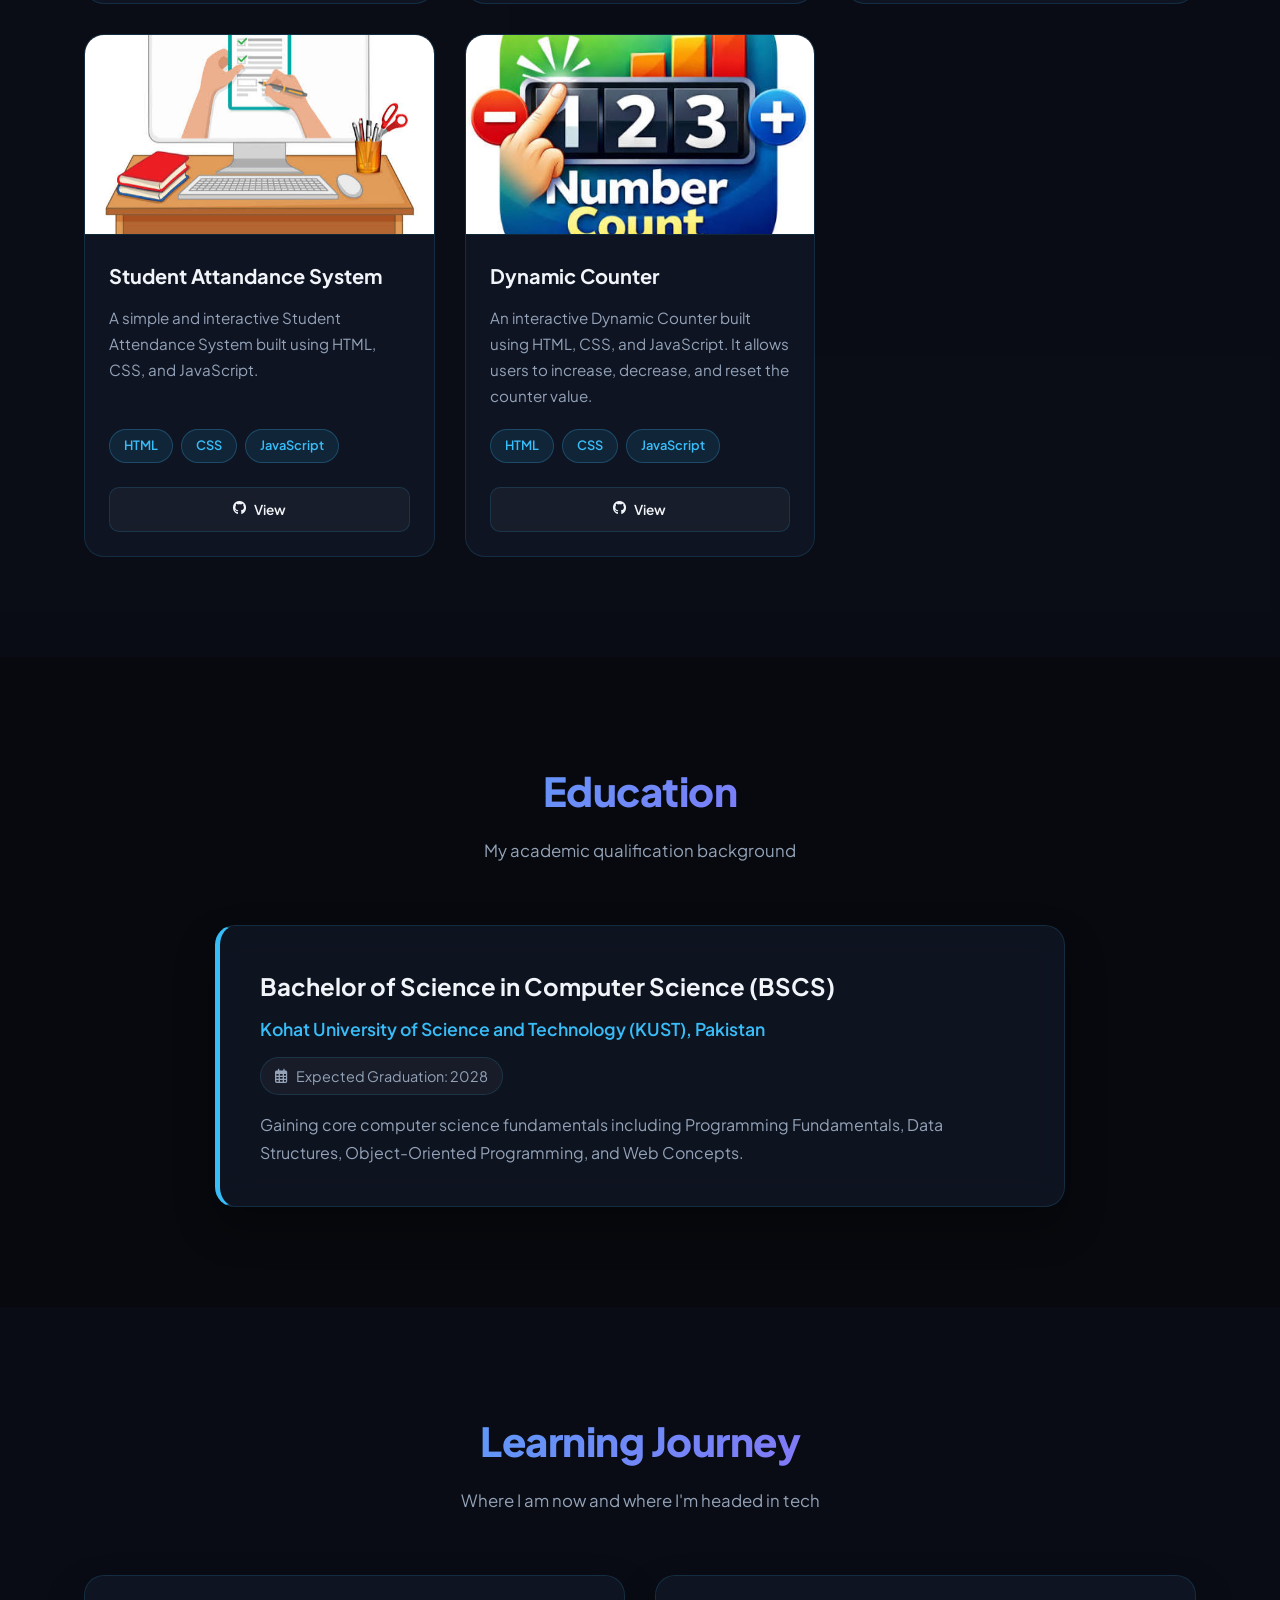
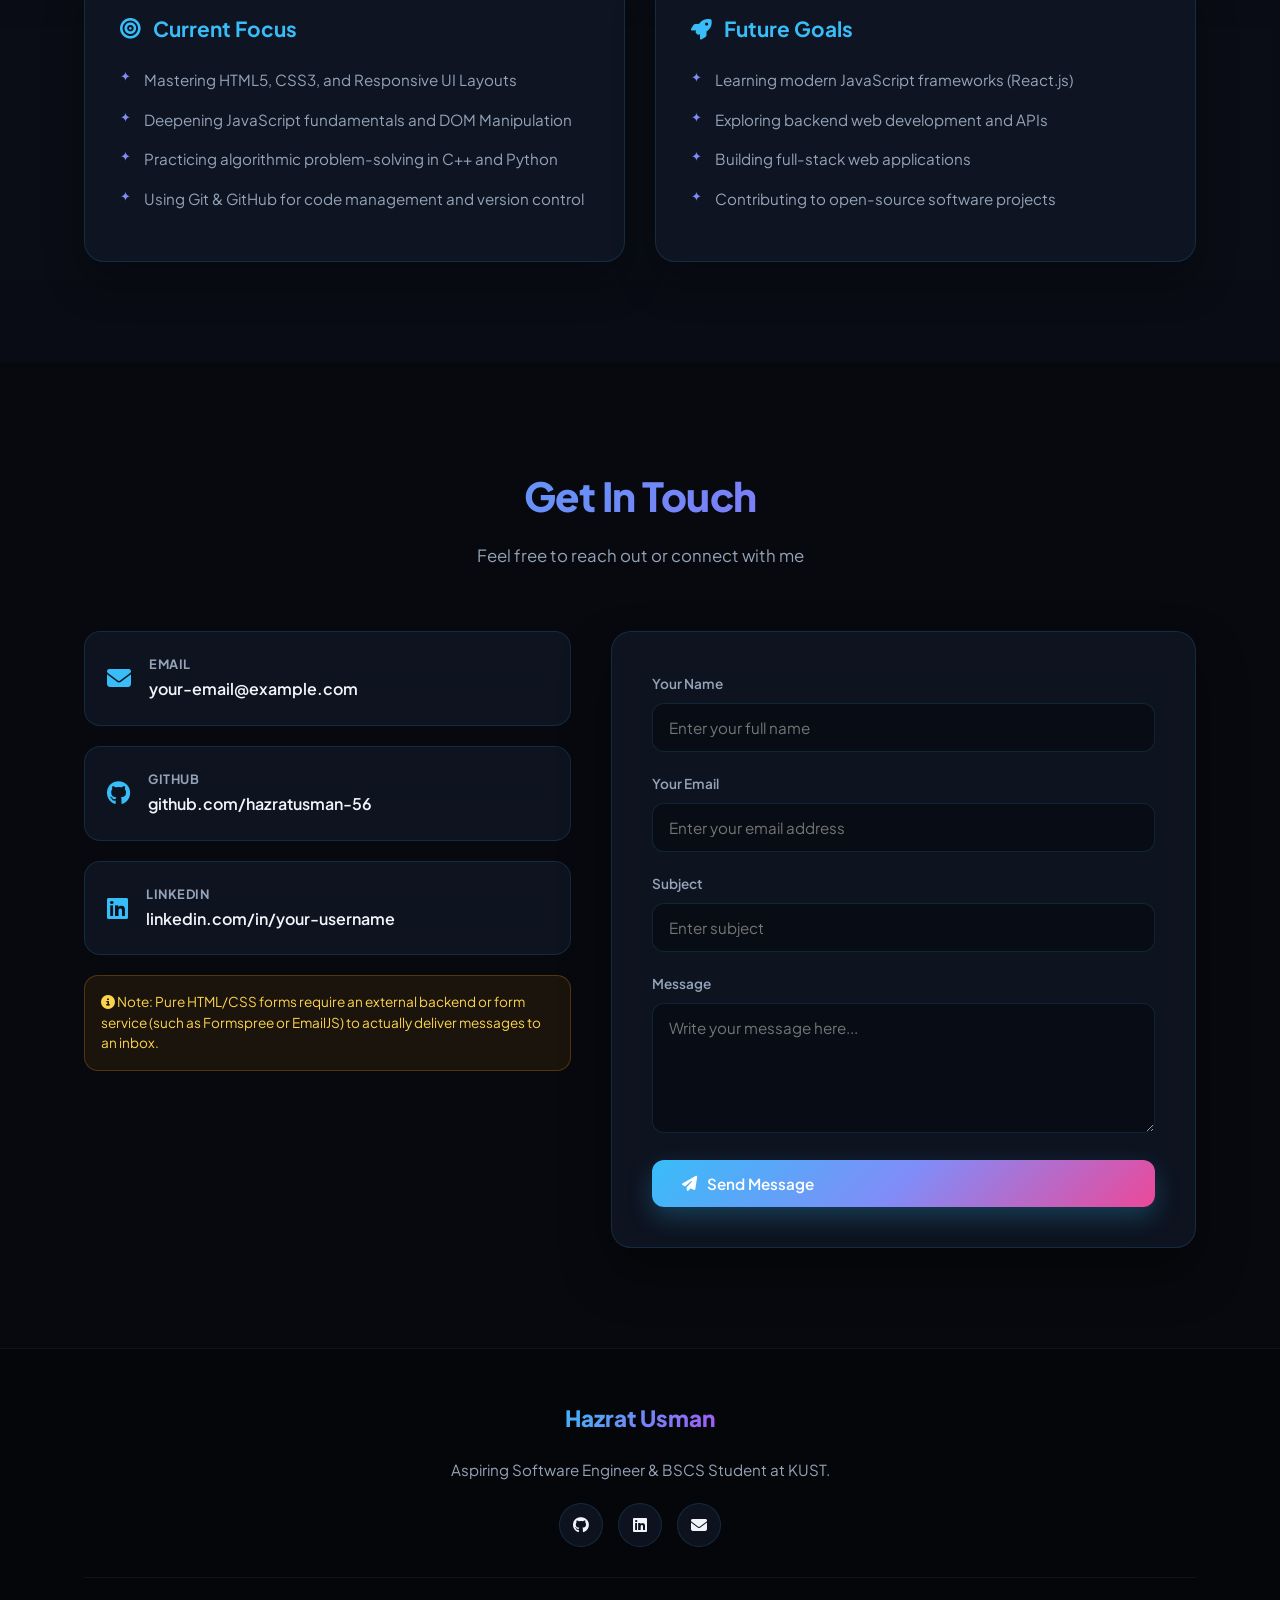
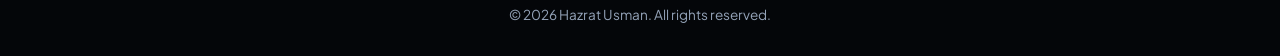
==== commit 65362a16: "Improve responsive navbar and mobile layout" ====
--- a/index.html
+++ b/index.html
@@ -20,9 +20,12 @@
   <header id="header">
     <div class="container navbar">
       <a href="#hero" class="logo">Hazrat Usman</a>
-      <div class="menu-toggle" id="mobile-menu-btn">
-        <i class="fas fa-bars"></i>
-      </div>
+      <input class="menu-checkbox" type="checkbox" id="mobile-menu-toggle" aria-label="Toggle navigation menu">
+      <label class="menu-toggle" for="mobile-menu-toggle" aria-hidden="true">
+        <span></span>
+        <span></span>
+        <span></span>
+      </label>
       <ul class="nav-links" id="nav-links">
         <li><a href="#about">About</a></li>
         <li><a href="#skills">Skills</a></li>
@@ -375,6 +378,7 @@
       </div>
     </div>
   </footer>
+
 </body>
 
 </html>
--- a/style.css
+++ b/style.css
@@ -874,4 +874,319 @@
       .contact-form {
         padding: 30px 20px;
       }
-    }+    }
+/* ==========================================================================
+   Responsive refinements (mobile navigation + small-screen layouts)
+   ========================================================================== */
+img {
+  max-width: 100%;
+}
+
+.menu-toggle {
+  appearance: none;
+  -webkit-appearance: none;
+  border: 0;
+  background: transparent;
+  padding: 8px;
+  line-height: 1;
+  align-items: center;
+  justify-content: center;
+  z-index: 1002;
+}
+
+/* Prevent the page behind the open mobile menu from scrolling. */
+body.menu-open {
+  overflow: hidden;
+}
+
+/* Keep anchored sections visible below the fixed header. */
+section[id] {
+  scroll-margin-top: 90px;
+}
+
+@media (max-width: 768px) {
+  header {
+    z-index: 1100;
+  }
+
+  .navbar {
+    height: 72px;
+    gap: 12px;
+  }
+
+  .logo {
+    font-size: clamp(1.1rem, 4.5vw, 1.4rem);
+    white-space: nowrap;
+  }
+
+  .menu-toggle {
+    display: inline-flex;
+    flex: 0 0 auto;
+    font-size: 1.5rem;
+    min-width: 44px;
+    min-height: 44px;
+  }
+
+  .nav-links {
+    top: 72px;
+    left: 0;
+    right: 0;
+    width: 100%;
+    height: calc(100dvh - 72px);
+    min-height: 0;
+    padding: 28px 20px 40px;
+    justify-content: flex-start;
+    gap: 0;
+    overflow-y: auto;
+    visibility: hidden;
+    opacity: 0;
+    pointer-events: none;
+    transform: translateY(-8px);
+    background: rgba(7, 9, 14, 0.98);
+    border: 0;
+    border-top: 1px solid var(--card-border);
+    transition: opacity 0.25s ease, transform 0.25s ease, visibility 0.25s ease;
+  }
+
+  .nav-links.active {
+    visibility: visible;
+    opacity: 1;
+    pointer-events: auto;
+    transform: translateY(0);
+    left: 0;
+  }
+
+  .nav-links li {
+    width: 100%;
+    max-width: 420px;
+  }
+
+  .nav-links a {
+    display: block;
+    padding: 13px 16px;
+    width: 100%;
+    font-size: 1rem;
+    border-bottom: 1px solid rgba(255, 255, 255, 0.06);
+  }
+
+  #hero {
+    min-height: auto;
+    padding-top: 125px;
+    padding-bottom: 70px;
+  }
+
+  .hero-grid {
+    grid-template-columns: minmax(0, 1fr);
+    gap: 34px;
+  }
+
+  .hero-text h1 {
+    font-size: clamp(2rem, 7vw, 2.8rem);
+    overflow-wrap: anywhere;
+  }
+
+  .hero-text p {
+    font-size: 1rem;
+  }
+
+  .hero-buttons {
+    display: flex;
+    flex-wrap: wrap;
+    gap: 12px;
+  }
+
+  .hero-buttons .btn {
+    justify-content: center;
+    padding: 12px 18px;
+  }
+
+  .hero-visual {
+    margin-top: 0;
+  }
+
+  .section {
+    padding: 68px 0;
+  }
+
+  .section-title {
+    font-size: clamp(1.7rem, 6vw, 2.1rem);
+  }
+
+  .section-subtitle {
+    margin-bottom: 34px;
+    padding: 0 4px;
+    font-size: 0.95rem;
+  }
+
+  .skills-grid,
+  .projects-grid {
+    grid-template-columns: repeat(2, minmax(0, 1fr));
+    gap: 16px;
+  }
+
+  .about-wrapper,
+  .edu-card,
+  .contact-form {
+    padding: 24px 18px;
+  }
+
+  .contact-container {
+    grid-template-columns: minmax(0, 1fr);
+    gap: 28px;
+  }
+
+  .footer-content {
+    padding-left: 12px;
+    padding-right: 12px;
+  }
+}
+
+@media (max-width: 480px) {
+  .container {
+    padding-left: 18px;
+    padding-right: 18px;
+  }
+
+  #hero {
+    padding-top: 112px;
+    padding-bottom: 56px;
+  }
+
+  .hero-badge {
+    font-size: 0.75rem;
+    padding: 7px 11px;
+  }
+
+  .hero-text h1 {
+    font-size: clamp(1.8rem, 8.2vw, 2.25rem);
+    letter-spacing: -0.7px;
+  }
+
+  .hero-buttons {
+    flex-direction: column;
+    align-items: stretch;
+  }
+
+  .hero-buttons .btn {
+    width: 100%;
+  }
+
+  .profile-img-wrapper {
+    max-width: 280px;
+    margin-left: auto;
+    margin-right: auto;
+  }
+
+  .skills-grid,
+  .projects-grid {
+    grid-template-columns: minmax(0, 1fr);
+  }
+
+  .project-card {
+    width: 100%;
+  }
+
+  .section {
+    padding: 56px 0;
+  }
+
+  .section-subtitle {
+    margin-bottom: 28px;
+  }
+
+  .about-wrapper,
+  .edu-card,
+  .contact-form {
+    padding: 20px 15px;
+  }
+
+  .btn {
+    max-width: 100%;
+  }
+
+  .copyright {
+    padding-left: 12px;
+    padding-right: 12px;
+    text-align: center;
+  }
+}
+
+@media (prefers-reduced-motion: reduce) {
+  html {
+    scroll-behavior: auto;
+  }
+
+  *, *::before, *::after {
+    transition-duration: 0.01ms !important;
+    animation-duration: 0.01ms !important;
+    animation-iteration-count: 1 !important;
+  }
+}
+
+
+/* CSS-only mobile navigation: checkbox + label, no JavaScript required */
+.menu-checkbox {
+  position: absolute;
+  width: 1px;
+  height: 1px;
+  padding: 0;
+  margin: -1px;
+  overflow: hidden;
+  clip: rect(0, 0, 0, 0);
+  white-space: nowrap;
+  border: 0;
+}
+
+.menu-toggle {
+  display: none;
+  width: 44px;
+  height: 44px;
+  flex-direction: column;
+  align-items: center;
+  justify-content: center;
+  gap: 5px;
+  cursor: pointer;
+  border-radius: 8px;
+}
+
+.menu-toggle span {
+  display: block;
+  width: 24px;
+  height: 2px;
+  background: var(--text-main);
+  border-radius: 2px;
+  transition: transform 0.25s ease, opacity 0.25s ease;
+}
+
+.menu-checkbox:focus-visible + .menu-toggle {
+  outline: 2px solid var(--accent-cyan);
+  outline-offset: 3px;
+}
+
+@media (max-width: 768px) {
+  .menu-toggle {
+    display: inline-flex;
+    flex: 0 0 44px;
+    font-size: initial;
+  }
+
+  .menu-checkbox:checked + .menu-toggle span:nth-child(1) {
+    transform: translateY(7px) rotate(45deg);
+  }
+
+  .menu-checkbox:checked + .menu-toggle span:nth-child(2) {
+    opacity: 0;
+  }
+
+  .menu-checkbox:checked + .menu-toggle span:nth-child(3) {
+    transform: translateY(-7px) rotate(-45deg);
+  }
+
+  .menu-checkbox:checked ~ .nav-links {
+    visibility: visible;
+    opacity: 1;
+    pointer-events: auto;
+    transform: translateY(0);
+    left: 0;
+  }
+}
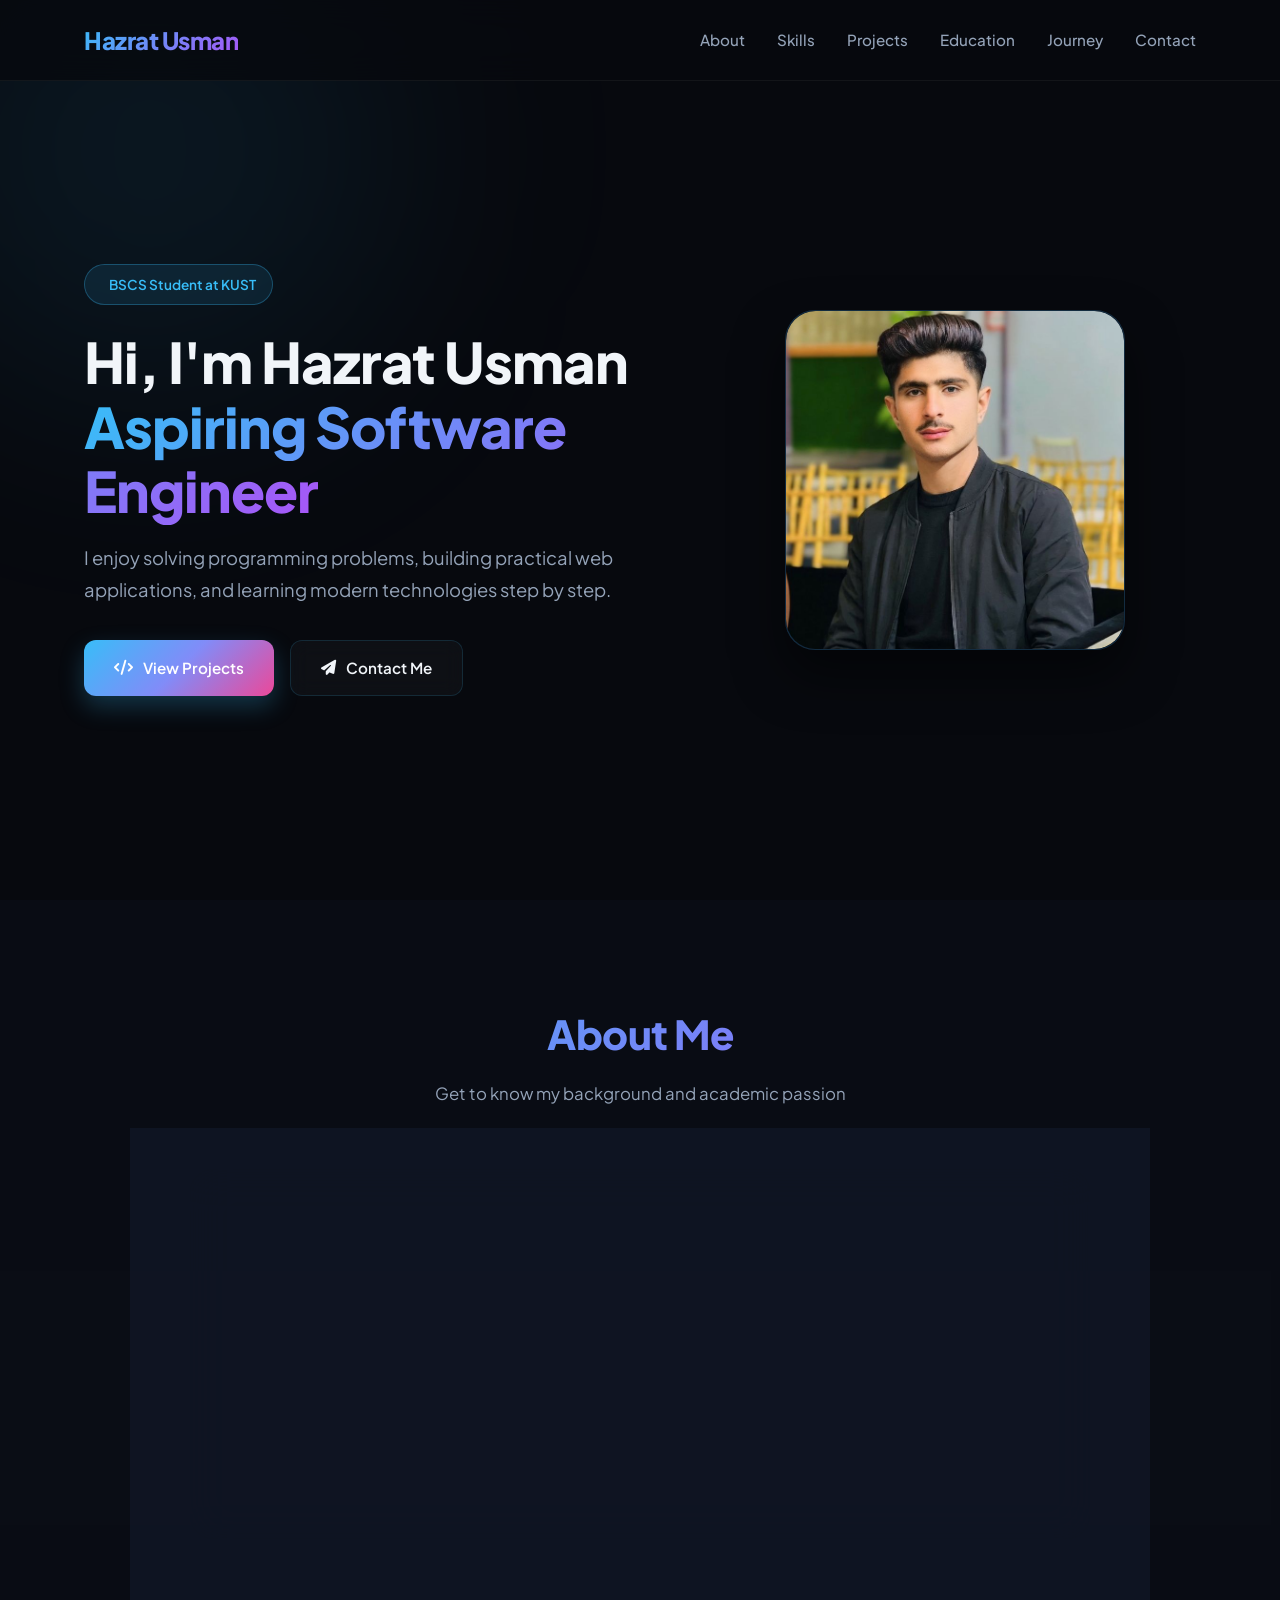
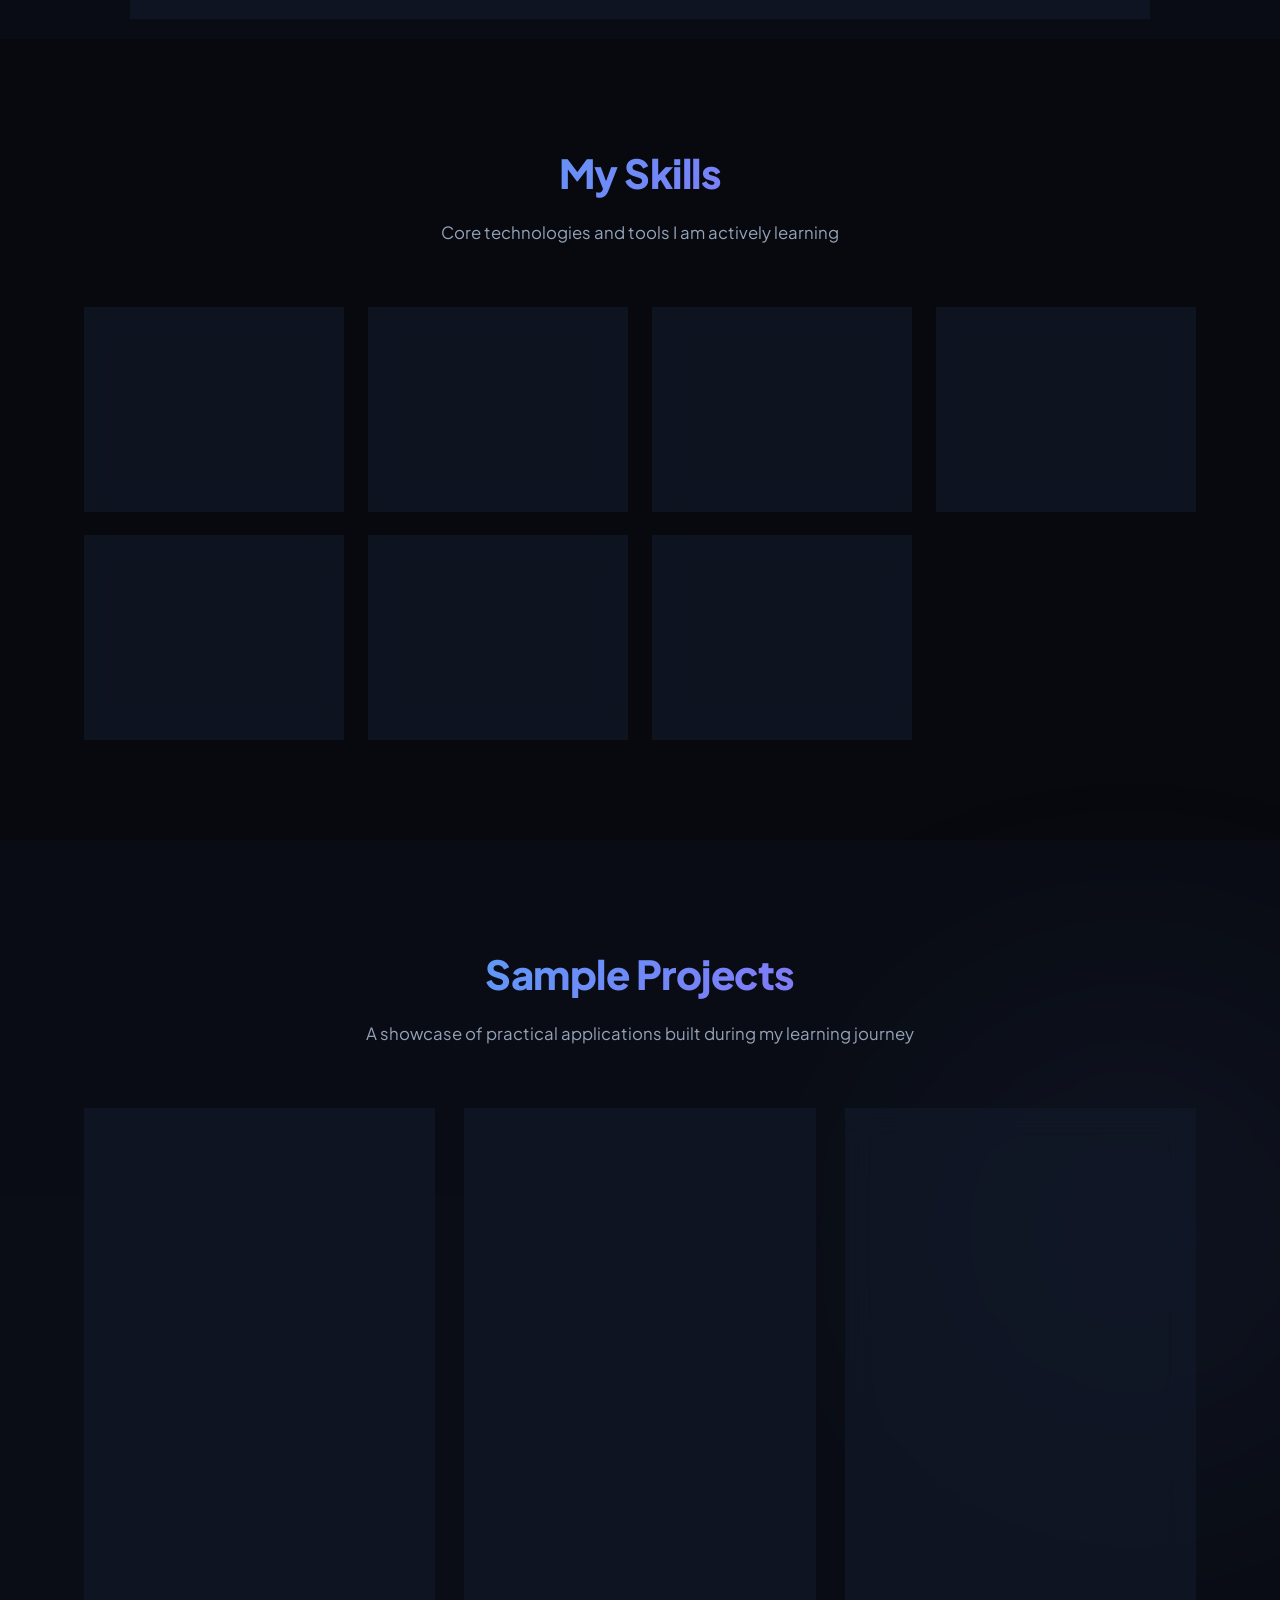
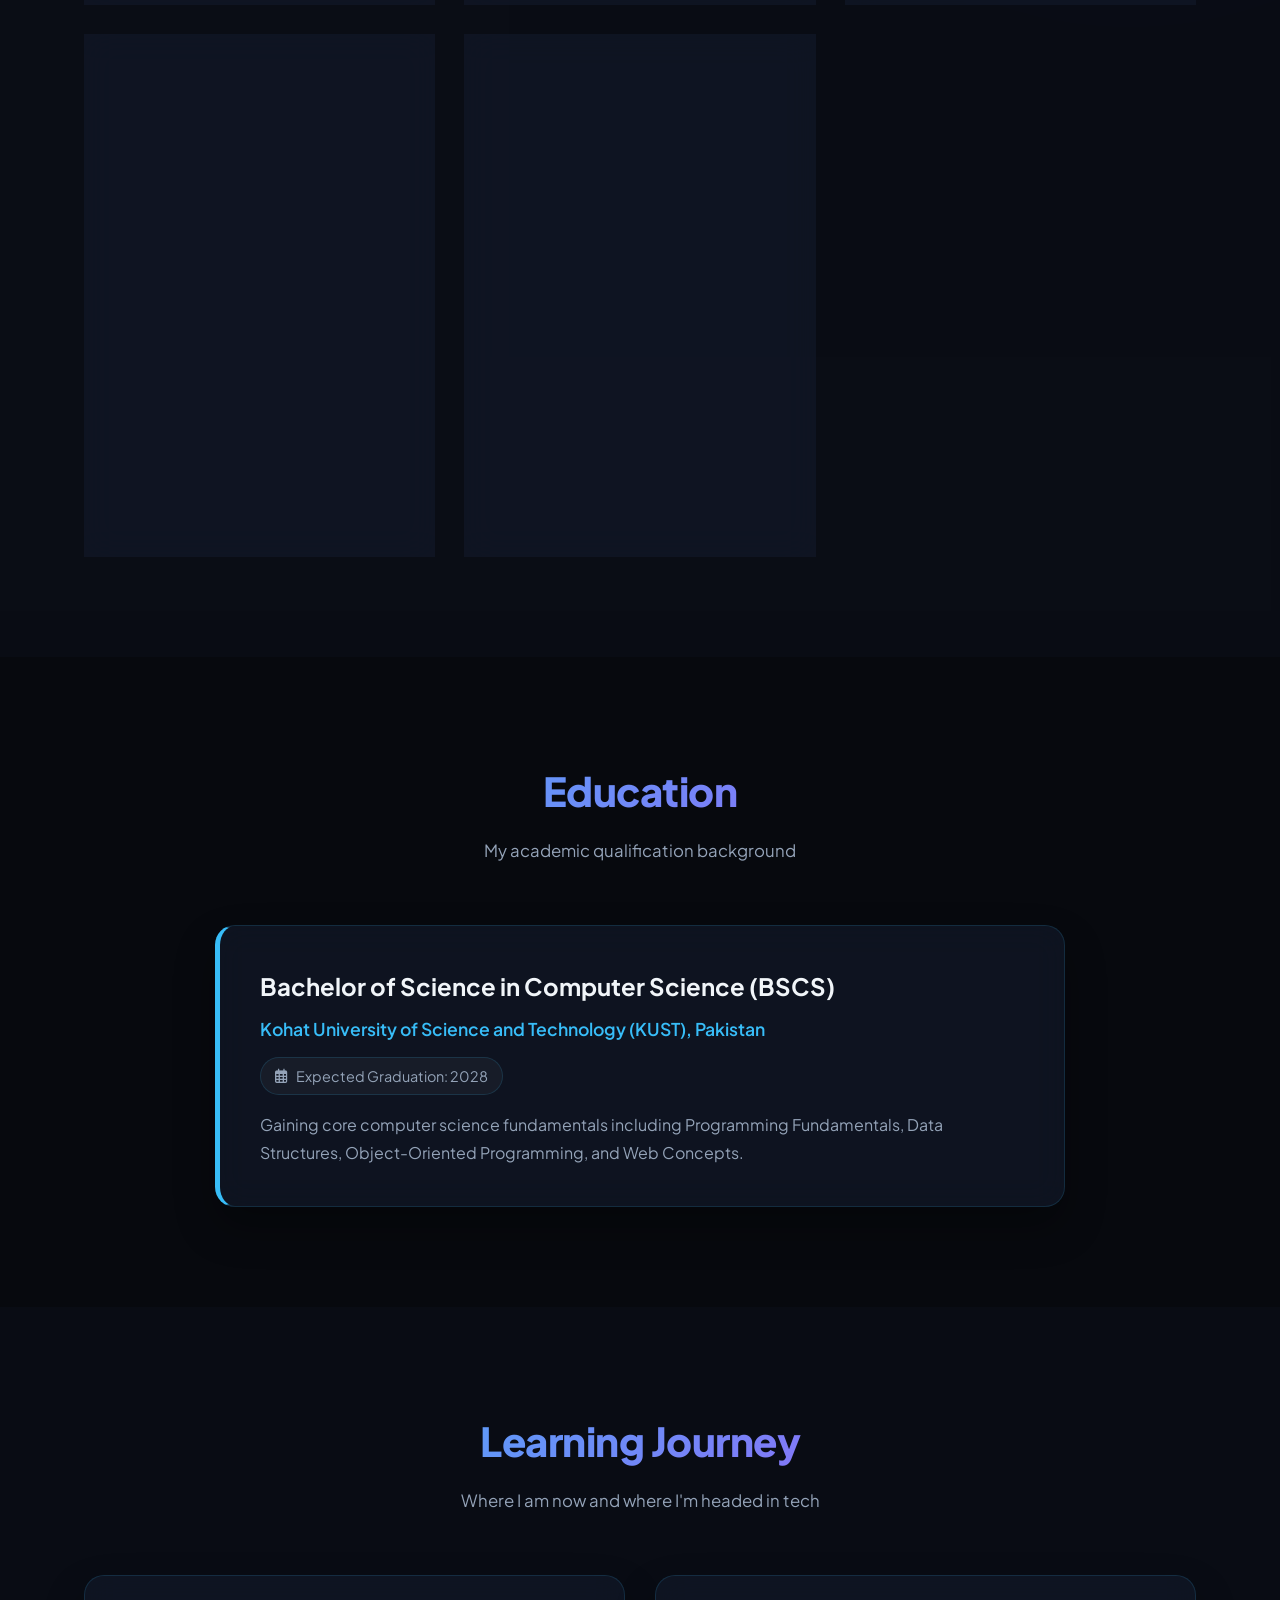
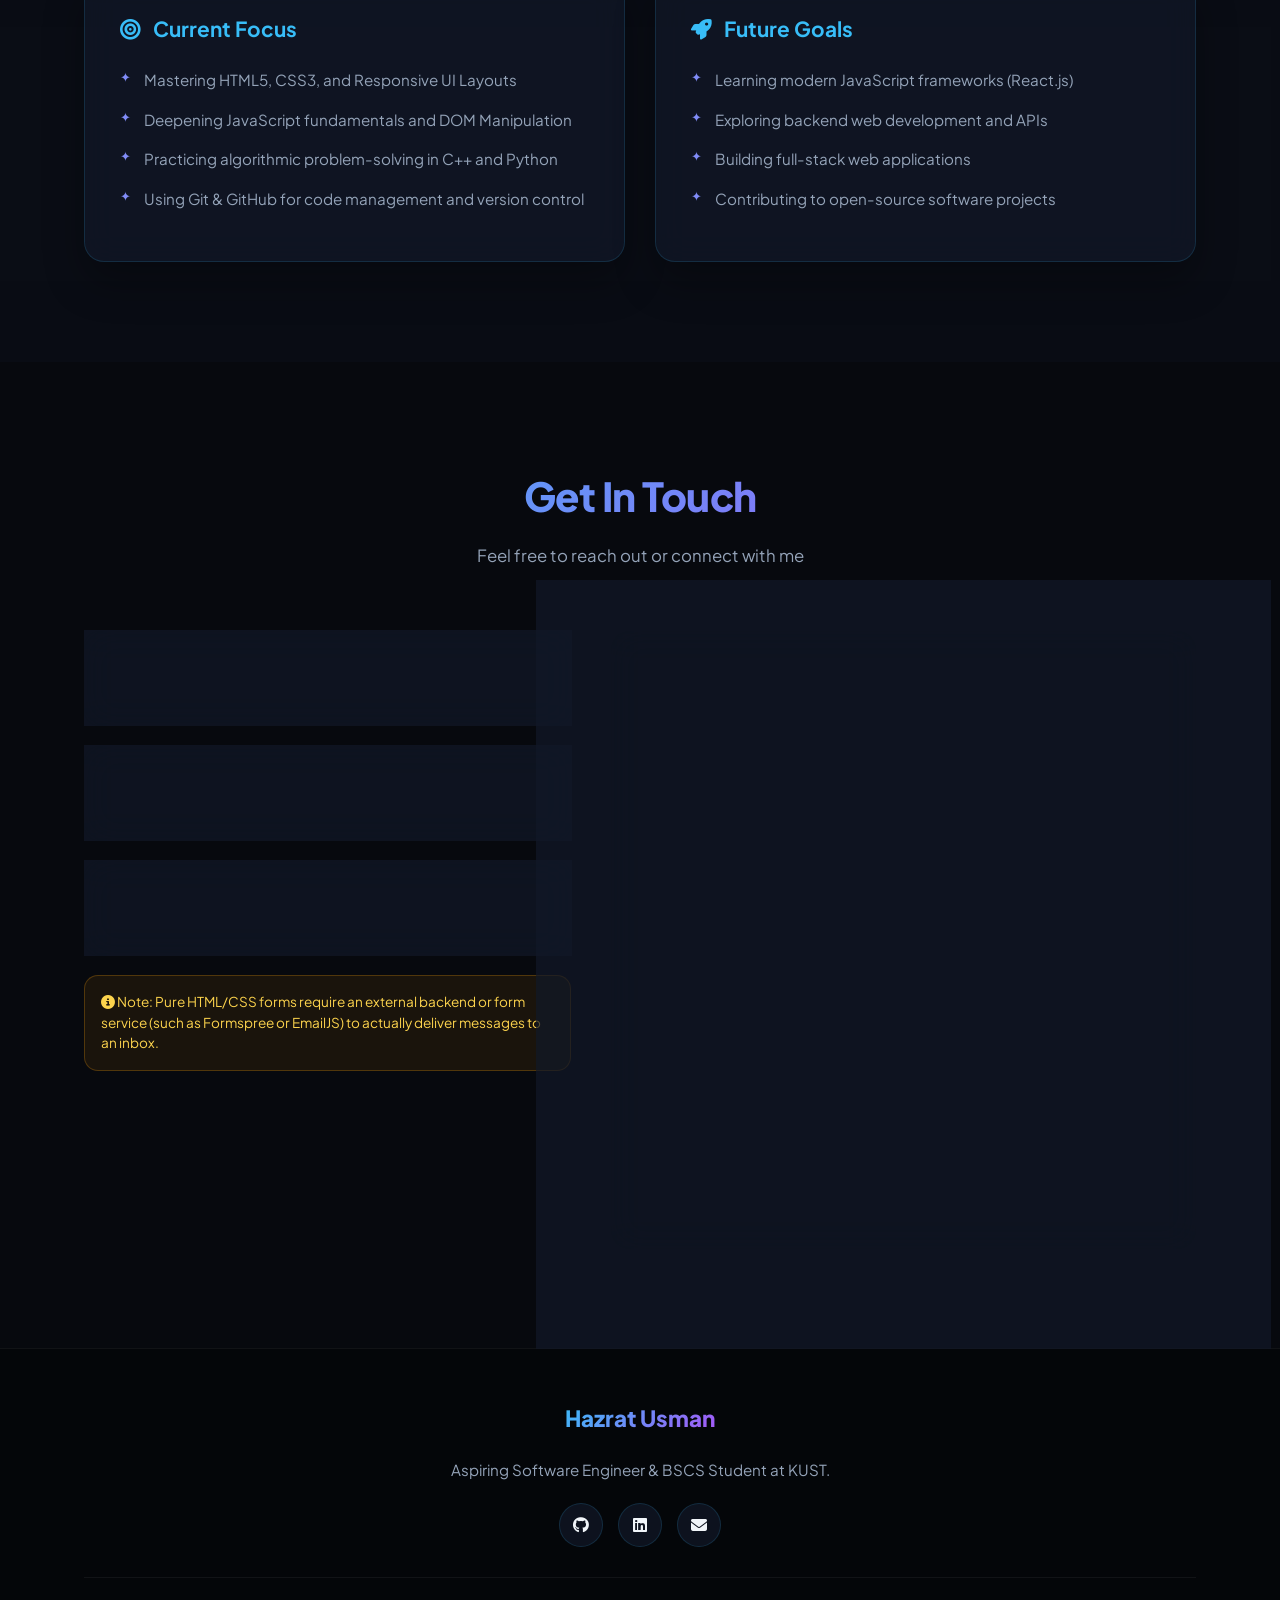
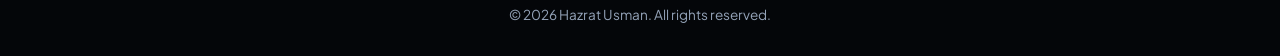
==== commit cda60257: "Update responsive portfolio" ====
--- a/index.html
+++ b/index.html
@@ -5,6 +5,7 @@
   <meta charset="UTF-8" />
   <meta name="viewport" content="width=device-width, initial-scale=1.0" />
   <title>Hazrat Usman | Aspiring Software Engineer & BSCS Student</title>
+  <link rel="icon" href="My-pic/image3.jpeg" type="image/jpeg">
   <!-- Google Fonts -->
   <link rel="preconnect" href="https://fonts.googleapis.com">
   <link rel="preconnect" href="https://fonts.gstatic.com" crossorigin>
